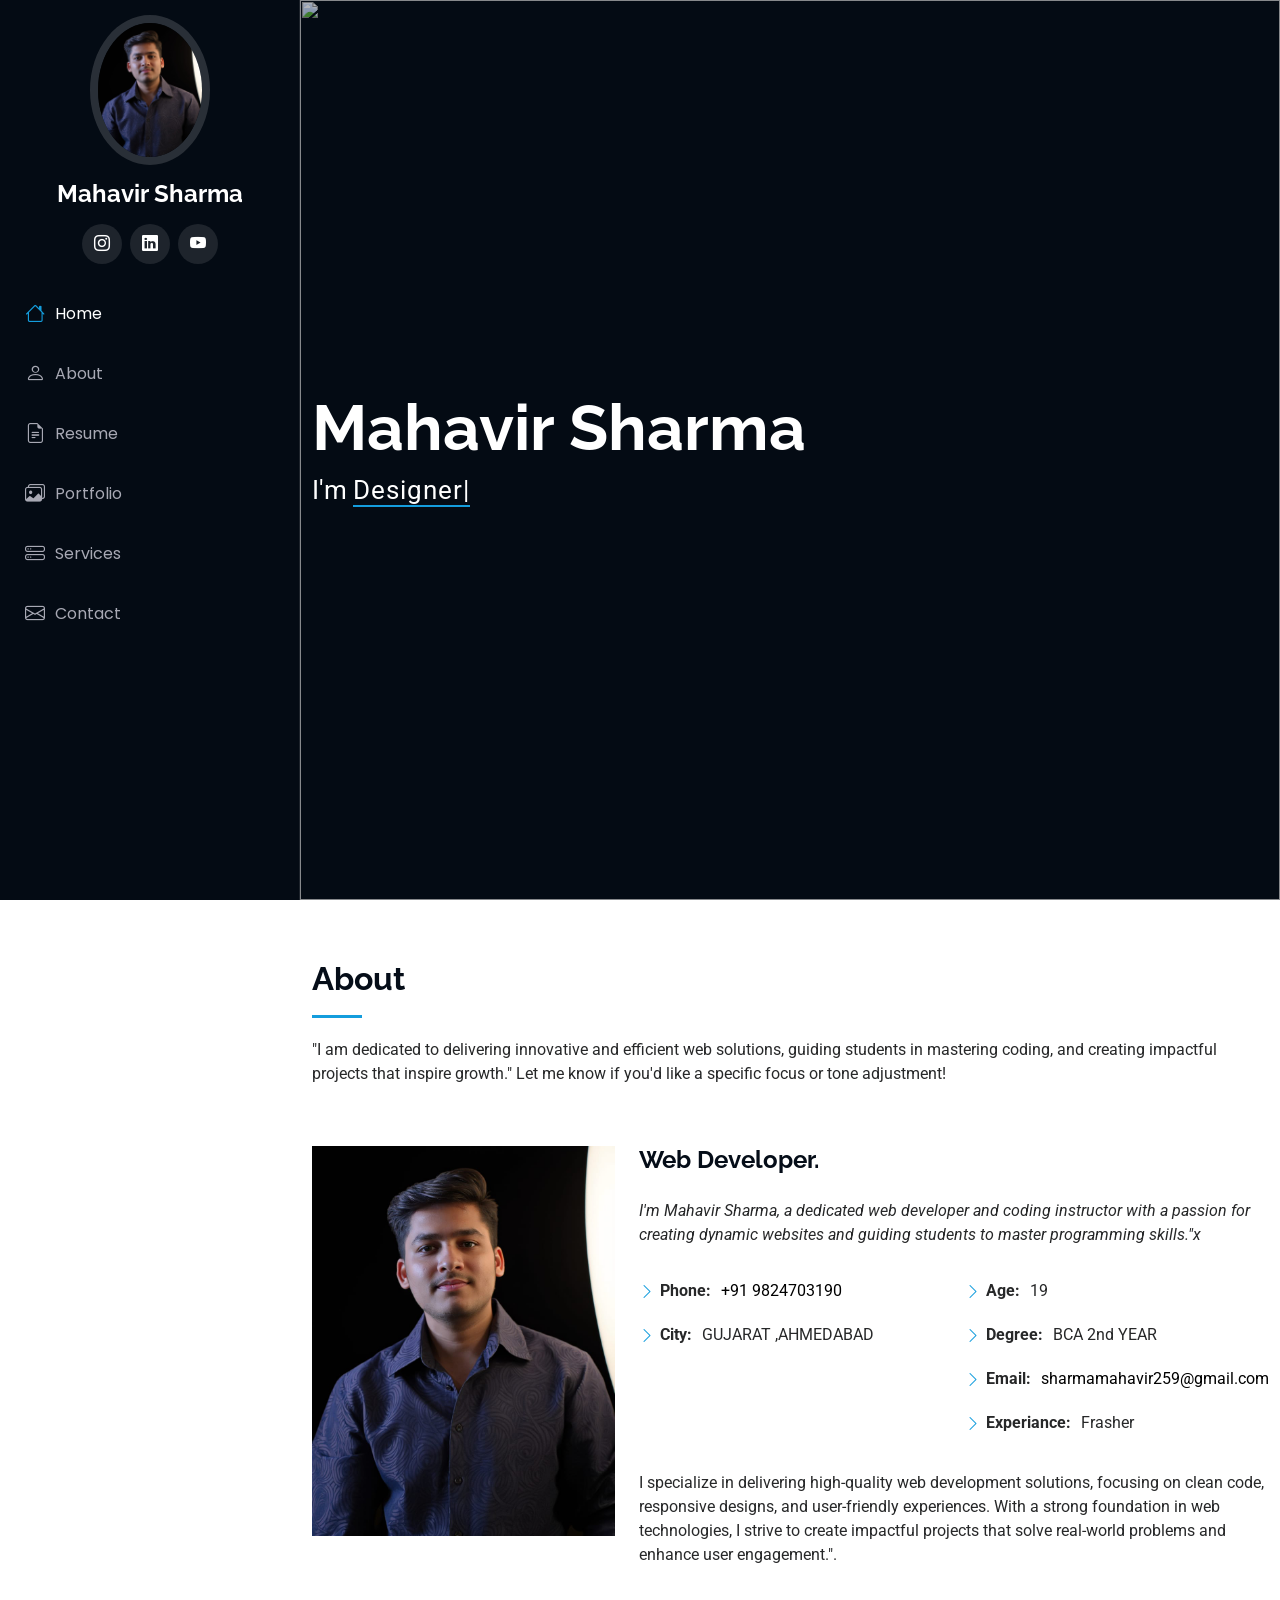
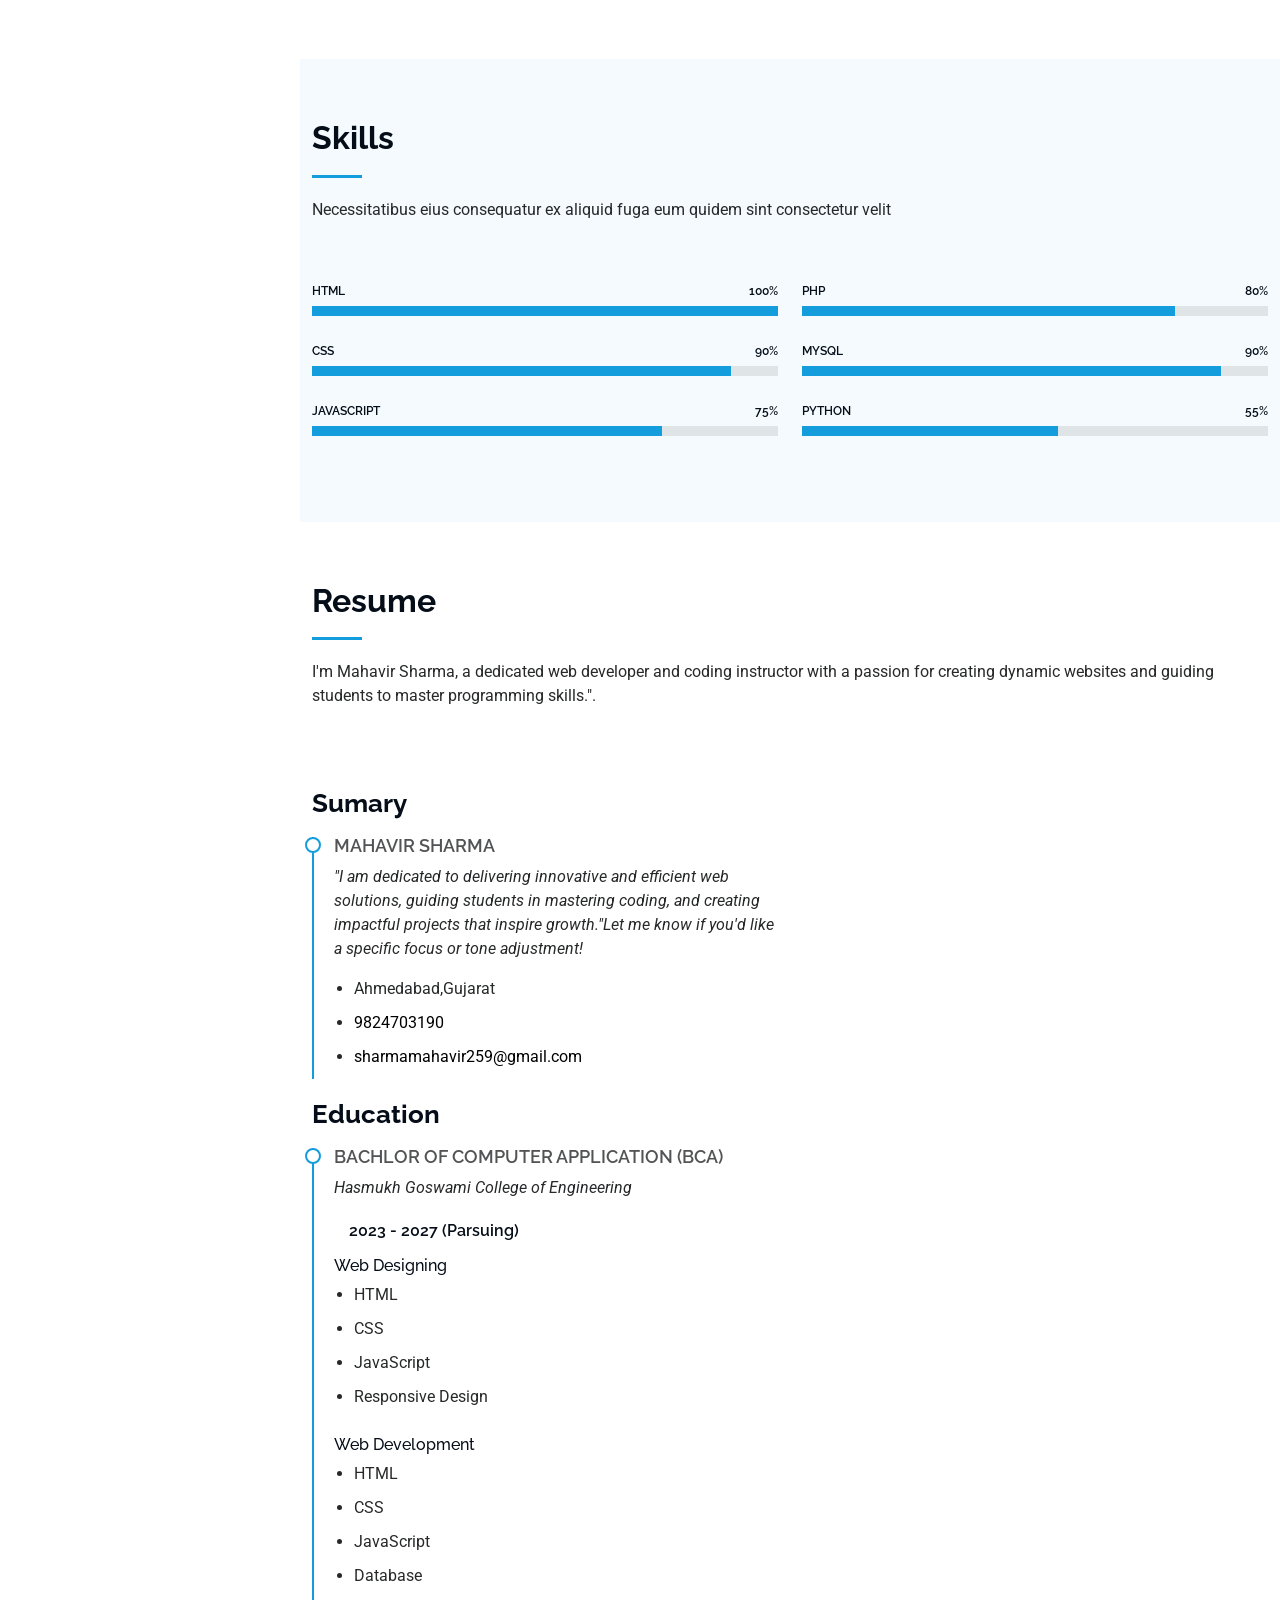
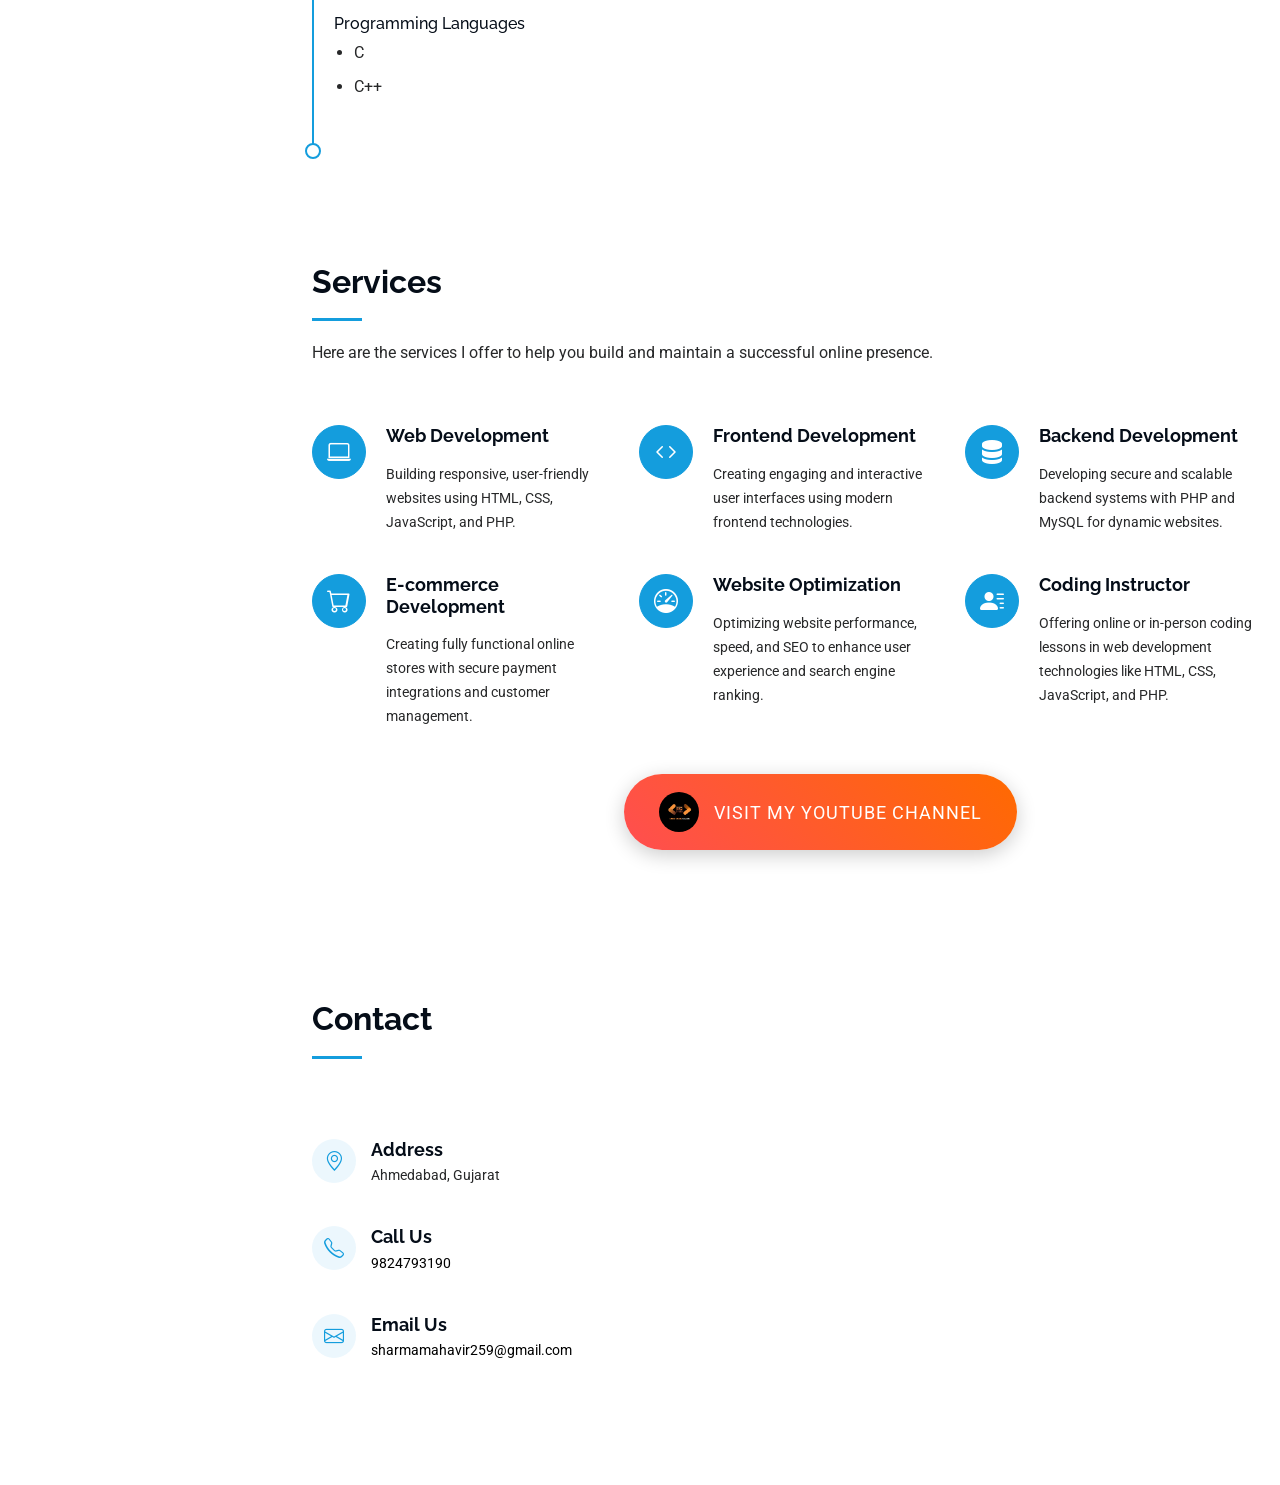
==== index.html @ 2ecb5afa "Add files via upload" ====
<!DOCTYPE html>
  <html lang="en">

  <head>
    <meta charset="utf-8">
    <meta content="width=device-width, initial-scale=1.0" name="viewport">
    <title>Index - iPortfolio Bootstrap Template</title>
    <meta content="" name="description">
    <meta content="" name="keywords">

    <!-- Favicons -->
    <link href="assets/img/favicon.png" rel="icon">
    <link href="assets/img/apple-touch-icon.png" rel="apple-touch-icon">

    <!-- Fonts -->
    <link href="https://fonts.googleapis.com" rel="preconnect">
    <link href="https://fonts.gstatic.com" rel="preconnect" crossorigin>
    <link href="https://fonts.googleapis.com/css2?family=Roboto:ital,wght@0,100;0,300;0,400;0,500;0,700;0,900;1,100;1,300;1,400;1,500;1,700;1,900&family=Poppins:ital,wght@0,100;0,200;0,300;0,400;0,500;0,600;0,700;0,800;0,900;1,100;1,200;1,300;1,400;1,500;1,600;1,700;1,800;1,900&family=Raleway:ital,wght@0,100;0,200;0,300;0,400;0,500;0,600;0,700;0,800;0,900;1,100;1,200;1,300;1,400;1,500;1,600;1,700;1,800;1,900&display=swap" rel="stylesheet">

    <!-- Vendor CSS Files -->
    <link href="assets/vendor/bootstrap/css/bootstrap.min.css" rel="stylesheet">
    <link href="assets/vendor/bootstrap-icons/bootstrap-icons.css" rel="stylesheet">
    <link href="assets/vendor/aos/aos.css" rel="stylesheet">
    <link href="assets/vendor/glightbox/css/glightbox.min.css" rel="stylesheet">
    <link href="assets/vendor/swiper/swiper-bundle.min.css" rel="stylesheet">

    <!-- Main CSS File -->
    <link href="assets/css/main.css" rel="stylesheet">

   
  </head>

  <body class="index-page">

    <header id="header" class="header dark-background d-flex flex-column">
      <i class="header-toggle d-xl-none bi bi-list"></i>

      <div class="profile-img">
        <img src="assets/img/meetimg.jpeg" alt="" class="img-fluid rounded-circle">
      </div>

      <a href="index.html" class="logo d-flex align-items-center justify-content-center">
             <h1 class="sitename">Mahavir Sharma</h1>
      </a>

      <div class="social-links text-center">
        <a target="_blank" href="https://www.instagram.com/meet_.x25?igsh=MTlzaHBua2hyMG5odw==" class="instagram"><i class="bi bi-instagram"></i></a>
        <a  target="_blank" href="https://www.linkedin.com/in/mahavir-sharma-6861aa306/" class="linkedin"><i class="bi bi-linkedin"></i></a>      
        <a target="_blank" href="http://youtube.com/@Easycodeclass" class="google-plus"><i class="bi bi-youtube"></i></a>
        
      </div>

      <nav id="navmenu" class="navmenu">
        <ul>
          <li><a href="#hero" class="active"><i class="bi bi-house navicon"></i>Home</a></li>
          <li><a href="#about"><i class="bi bi-person navicon"></i> About</a></li>
          <li><a href="#resume"><i class="bi bi-file-earmark-text navicon"></i> Resume</a></li>
          <li><a href="#portfolio"><i class="bi bi-images navicon"></i> Portfolio</a></li>
          <li><a href="#services"><i class="bi bi-hdd-stack navicon"></i> Services</a></li>
          
          <li><a href="#contact"><i class="bi bi-envelope navicon"></i> Contact</a></li>
        </ul>
      </nav>

    </header>

    <main class="main">

      <!-- Hero Section -->
      <section id="hero" class="hero section dark-background">

        <img src="assets/img/home.png" alt="" data-aos="fade-in" class="">

        <div class="container" data-aos="fade-up" data-aos-delay="100">
          <h2>Mahavir Sharma</h2>
          <p>I'm <span class="typed" data-typed-items="Designer, Developer, Freelancer">Web devloper</span><span class="typed-cursor typed-cursor--blink" aria-hidden="true"></span><span class="typed-cursor typed-cursor--blink" aria-hidden="true"></span></p>
        </div>

      </section><!-- /Hero Section -->

      <!-- About Section -->
      <section id="about" class="about section">

        <!-- Section Title -->
        <div class="container section-title" data-aos="fade-up">
          <h2>About</h2>
          <p>"I am dedicated to delivering innovative and efficient web solutions, guiding students in mastering coding, and creating impactful projects that inspire growth."

  Let me know if you'd like a specific focus or tone adjustment!




          </p>
        </div><!-- End Section Title -->

        <div class="container" data-aos="fade-up" data-aos-delay="100">

          <div class="row gy-4 justify-content-center">
            <div class="col-lg-4">
              <img src="assets/img/meetimg.jpeg" class="img-fluid" alt="">
            </div>
            <div class="col-lg-8 content">
              <h2>Web Developer.</h2>
              <p class="fst-italic py-3">
               I'm Mahavir Sharma, a dedicated web developer and coding instructor with a passion for creating dynamic websites and guiding students to master programming skills."x
              </p>
              <div class="row">
                <div class="col-lg-6">
                  <ul>
                    
                    <li><i class="bi bi-chevron-right"></i> <strong>Phone:</strong> <a href="tell:+919824703190" style="color: black;">
                    +91 9824703190</a></li>
                    <li><i class="bi bi-chevron-right"></i> <strong>City:</strong> <span>GUJARAT ,AHMEDABAD</span></li>
                  </ul>
                </div>
                <div class="col-lg-6">
                  <ul>
                    <li><i class="bi bi-chevron-right"></i> <strong>Age:</strong> <span>19</span></li>
                    <li><i class="bi bi-chevron-right"></i> <strong>Degree:</strong> <span>BCA 2nd YEAR</span></li>
                    <li><i class="bi bi-chevron-right"></i> <strong>Email:</strong> <a href="mailto:sharmamahavir259@gmail.com" style="color: black;">sharmamahavir259@gmail.com</a></li>
                    <li><i class="bi bi-chevron-right"></i> <strong>Experiance:</strong> <span>Frasher</span></li>
                  </ul>
                </div>
              </div>
              <p class="py-3">
               I specialize in delivering high-quality web development solutions, focusing on clean code, responsive designs, and user-friendly experiences. With a strong foundation in web technologies, I strive to create impactful projects that solve real-world problems and enhance user engagement.".
              </p>
            </div>
          </div>

        </div>

      </section><!-- /About Section -->

     

      <!-- Skills Section -->
      <section id="skills" class="skills section light-background">

        <!-- Section Title -->
        <div class="container section-title" data-aos="fade-up">
          <h2>Skills</h2>
          <p>Necessitatibus eius consequatur ex aliquid fuga eum quidem sint consectetur velit</p>
        </div><!-- End Section Title -->

        <div class="container" data-aos="fade-up" data-aos-delay="100">

          <div class="row skills-content skills-animation">

            <div class="col-lg-6">

              <div class="progress">
                <span class="skill"><span>HTML</span> <i class="val">100%</i></span>
                <div class="progress-bar-wrap">
                  <div class="progress-bar" role="progressbar" aria-valuenow="100" aria-valuemin="0" aria-valuemax="100"></div>
                </div>
              </div><!-- End Skills Item -->

              <div class="progress">
                <span class="skill"><span>CSS</span> <i class="val">90%</i></span>
                <div class="progress-bar-wrap">
                  <div class="progress-bar" role="progressbar" aria-valuenow="90" aria-valuemin="0" aria-valuemax="100"></div>
                </div>
              </div><!-- End Skills Item -->

              <div class="progress">
                <span class="skill"><span>JavaScript</span> <i class="val">75%</i></span>
                <div class="progress-bar-wrap">
                  <div class="progress-bar" role="progressbar" aria-valuenow="75" aria-valuemin="0" aria-valuemax="100"></div>
                </div>
              </div><!-- End Skills Item -->

            </div>

            <div class="col-lg-6">

              <div class="progress">
                <span class="skill"><span>PHP</span> <i class="val">80%</i></span>
                <div class="progress-bar-wrap">
                  <div class="progress-bar" role="progressbar" aria-valuenow="80" aria-valuemin="0" aria-valuemax="100"></div>
                </div>
              </div><!-- End Skills Item -->

              <div class="progress">
                <span class="skill"><span>MYSQL</span> <i class="val">90%</i></span>
                <div class="progress-bar-wrap">
                  <div class="progress-bar" role="progressbar" aria-valuenow="90" aria-valuemin="0" aria-valuemax="100"></div>
                </div>
              </div><!-- End Skills Item -->

              <div class="progress">
                <span class="skill"><span>Python</span> <i class="val">55%</i></span>
                <div class="progress-bar-wrap">
                  <div class="progress-bar" role="progressbar" aria-valuenow="55" aria-valuemin="0" aria-valuemax="100"></div>
                </div>
              </div><!-- End Skills Item -->

            </div>

          </div>

        </div>

      </section><!-- /Skills Section -->

      <!-- Resume Section -->
      <section id="resume" class="resume section">

        <!-- Section Title -->
      <div class="container section-title" data-aos="fade-up">
          <h2>Resume</h2>
          <p>I'm Mahavir Sharma, a dedicated web developer and coding instructor with a passion for creating dynamic websites and guiding students to master programming skills.".</p>
        </div><!-- End Section Title -->

        <div class="container">

          <div class="row">

            <div class="col-lg-6" data-aos="fade-up" data-aos-delay="100">
              <h3 class="resume-title">Sumary</h3>

              <div class="resume-item pb-0">
                <h4>Mahavir Sharma</h4>
                <p><em>"I am dedicated to delivering innovative and efficient web solutions, guiding students in mastering coding, and creating impactful projects that inspire growth."Let me know if you'd like a specific focus or tone adjustment!</em></p>
                <ul>
                  <li>Ahmedabad,Gujarat</li>
                  <li><a href="tel:+919824703190" style="color: black;">9824703190</a></li>
                  <li><a href="mailto:sharmamahavir259@gmail.com" style="color: black;">sharmamahavir259@gmail.com</a></li>
                </ul>
              </div><!-- Edn Resume Item -->

              <h3 class="resume-title">Education</h3>
              <div class="resume-item">
                <h4>Bachlor of computer application (BCA)</h4>
                <p><em>Hasmukh Goswami College of Engineering</em></p>
                  <h5>2023 - 2027 (Parsuing)</h5>
                
                                  <div >
                                    <h6>Web Designing</h6>
                                    <ul>
                                      <li>HTML</li>
                                      <li>CSS</li>
                                      <li>JavaScript</li>
                                      <li>Responsive Design</li>
                                      
                                    </ul>
                                  </div>

                                  <!-- Web Development -->
                                  <div >
                                    <h6>Web Development</h6>
                                    <ul>
                                      <li>HTML</li>
                                      <li>CSS</li>
                                      <li>JavaScript</li>
                                      <li>Database </li>
                                    </ul>
                                  </div>

                                    <!-- Programming Languages -->
                                    <div >
                                      <h6>Programming Languages</h6>
                                      <ul>
                                        <li>C</li>
                                        <li>C++</li>
                                      </ul>
                                    </div>

      </div>
   

              <div class="resume-item">
               

            </div>

           

              </div><!-- Edn Resume Item -->

            </div>

          </div>

        </div>

      </section><!-- /Resume Section -->

      

          </div>

        </div>

      </section><!-- /Portfolio Section -->

  <section id="services" class="services section">

    <!-- Section Title -->
    <div class="container section-title">
      <h2>Services</h2>
      <p>Here are the services I offer to help you build and maintain a successful online presence.</p>
    </div><!-- End Section Title -->

    <div class="container">

      <div class="row gy-4">
        
        <!-- Web Development -->
        <div class="col-lg-4 col-md-6 service-item d-flex" data-aos="fade-up" data-aos-delay="100">
          <div class="icon flex-shrink-0"><i class="bi bi-laptop"></i></div>
          <div>
            <h4 class="title">Web Development</h4>
            <p class="description">Building responsive, user-friendly websites using HTML, CSS, JavaScript, and PHP.</p>
          </div>
        </div><!-- End Service Item -->

        <!-- Frontend Development -->
        <div class="col-lg-4 col-md-6 service-item d-flex" data-aos="fade-up" data-aos-delay="200">
          <div class="icon flex-shrink-0"><i class="bi bi-code"></i></div>
          <div>
            <h4 class="title">Frontend Development</h4>
            <p class="description">Creating engaging and interactive user interfaces using modern frontend technologies.</p>
          </div>
        </div><!-- End Service Item -->

        <!-- Backend Development -->
        <div class="col-lg-4 col-md-6 service-item d-flex" data-aos="fade-up" data-aos-delay="300">
          <div class="icon flex-shrink-0"><i class="bi bi-server"></i></div>
          <div>
            <h4 class="title">Backend Development</h4>
            <p class="description">Developing secure and scalable backend systems with PHP and MySQL for dynamic websites.</p>
          </div>
        </div><!-- End Service Item -->

        <!-- E-commerce Development -->
        <div class="col-lg-4 col-md-6 service-item d-flex" data-aos="fade-up" data-aos-delay="400">
          <div class="icon flex-shrink-0"><i class="bi bi-cart"></i></div>
          <div>
            <h4 class="title">E-commerce Development</h4>
            <p class="description">Creating fully functional online stores with secure payment integrations and customer management.</p>
          </div>
        </div><!-- End Service Item -->

        <!-- Website Optimization -->
        <div class="col-lg-4 col-md-6 service-item d-flex" data-aos="fade-up" data-aos-delay="500">
          <div class="icon flex-shrink-0"><i class="bi bi-speedometer"></i></div>
          <div>
            <h4 class="title">Website Optimization</h4>
            <p class="description">Optimizing website performance, speed, and SEO to enhance user experience and search engine ranking.</p>
          </div>
        </div><!-- End Service Item -->

        <!-- Coding Instructor -->
        <div class="col-lg-4 col-md-6 service-item d-flex" data-aos="fade-up" data-aos-delay="600">
          <div class="icon flex-shrink-0"><i class="bi bi-person-lines-fill"></i></div>
          <div>
            <h4 class="title">Coding Instructor</h4>
            <p class="description">Offering online or in-person coding lessons in web development technologies like HTML, CSS, JavaScript, and PHP.</p>
          </div>
        </div><!-- End Service Item -->
      <div class="youtube-button">
    <a href="https://www.youtube.com/@Easycodeclass" target="_blank">
        <img src="assets/img/ytlogo.jpeg" alt="YouTube Logo">
        <span>Visit My YouTube Channel</span>
    </a>
</div>


      </div>

    </div>

  </section><!-- /Services Section -->


      <!-- Testimonials Section -->


      <!-- Contact Section -->
      <section id="contact" class="contact section">

        <!-- Section Title -->
        <div class="container section-title" data-aos="fade-up">
          <h2>Contact</h2>
        </div><!-- End Section Title -->

        <div class="container" data-aos="fade-up" data-aos-delay="100">

          <div class="row gy-4">

            <div class="col-lg-5">

              <div class="info-wrap">
                <div class="info-item d-flex" data-aos="fade-up" data-aos-delay="200">
                  <i class="bi bi-geo-alt flex-shrink-0"></i>
                  <div>
                    <h3>Address</h3>
                    <p>Ahmedabad, Gujarat</p>
                  </div>
                </div><!-- End Info Item -->

                <div class="info-item d-flex" data-aos="fade-up" data-aos-delay="300">
                  <i class="bi bi-telephone flex-shrink-0"></i>
                  <div>
                    <h3>Call Us</h3>
                    <p><a href="tel:+919824703190" style="color: black;">9824793190</a></p>
                  </div>
                </div><!-- End Info Item -->

                <div class="info-item d-flex" data-aos="fade-up" data-aos-delay="400">
                  <i class="bi bi-envelope flex-shrink-0"></i>
                  <div>
                    <h3>Email Us</h3>
                    <p><a href="mailto:sharmamahavir259@gmail.com" style="color: black;">sharmamahavir259@gmail.com</p>
                  </div>
                </div><!-- End Info Item -->

               
              </div>
            </div>

            <div class="col-lg-7">
              
        </div>

      </section><!-- /Contact Section -->

    </main>

    

    <!-- Scroll Top -->
    <a href="#" id="scroll-top" class="scroll-top d-flex align-items-center justify-content-center"><i class="bi bi-arrow-up-short"></i></a>

    <!-- Preloader -->
    <div id="preloader"></div>

    <!-- Vendor JS Files -->
    <script src="assets/vendor/bootstrap/js/bootstrap.bundle.min.js"></script>
    <script src="assets/vendor/php-email-form/validate.js"></script>
    <script src="assets/vendor/aos/aos.js"></script>
    <script src="assets/vendor/typed.js/typed.umd.js"></script>
    <script src="assets/vendor/purecounter/purecounter_vanilla.js"></script>
    <script src="assets/vendor/waypoints/noframework.waypoints.js"></script>
    <script src="assets/vendor/glightbox/js/glightbox.min.js"></script>
    <script src="assets/vendor/imagesloaded/imagesloaded.pkgd.min.js"></script>
    <script src="assets/vendor/isotope-layout/isotope.pkgd.min.js"></script>
    <script src="assets/vendor/swiper/swiper-bundle.min.js"></script>

    <!-- Main JS File -->
    <script src="assets/js/main.js"></script>

  </body>

  </html>
---- assets/css/main.css ----
:root {
  --default-font: "Roboto",  system-ui, -apple-system, "Segoe UI", Roboto, "Helvetica Neue", Arial, "Noto Sans", "Liberation Sans", sans-serif, "Apple Color Emoji", "Segoe UI Emoji", "Segoe UI Symbol", "Noto Color Emoji";
  --heading-font: "Raleway",  sans-serif;
  --nav-font: "Poppins",  sans-serif;
}

:root { 
  --background-color: #ffffff; 
  --default-color: #272829;
  --heading-color: #050d18;
  --accent-color: #149ddd; 
  --surface-color: #ffffff; 
  --contrast-color: #ffffff; 
}

:root {
  --nav-color: #a8a9b4; 
  --nav-hover-color: #ffffff;
  --nav-mobile-background-color: #040b14;
  --nav-dropdown-background-color: #040b14;
  --nav-dropdown-color: #a8a9b4; 
  --nav-dropdown-hover-color: #ffffff; 
}


.light-background {
  --background-color: #f4fafd;
  --surface-color: #ffffff;
}

.dark-background {
  --background-color: #040b14;
  --default-color: #ffffff;
  --heading-color: #ffffff;
  --surface-color: #151f2b;
  --contrast-color: #ffffff;
}

/* Smooth scroll */
:root {
  scroll-behavior: smooth;
}

body {
  color: var(--default-color);
  background-color: var(--background-color);
  font-family: var(--default-font);
}

a {
  color: var(--accent-color);
  text-decoration: none;
  transition: 0.3s;
}

a:hover {
  color: color-mix(in srgb, var(--accent-color), transparent 25%);
  text-decoration: none;
}

h1,
h2,
h3,
h4,
h5,
h6 {
  color: var(--heading-color);
  font-family: var(--heading-font);
}

/*--------------------------------------------------------------
# Global Header
--------------------------------------------------------------*/
.header {
  color: var(--default-color);
  background-color: var(--background-color);
  position: fixed;
  top: 0;
  left: 0;
  bottom: 0;
  padding: 0 15px;
  width: 300px;
  transition: all ease-in-out 0.3s;
  overflow-y: auto;
  z-index: 997;
  border-right: 1px solid color-mix(in srgb, var(--default-color), transparent 90%);
}

.header .profile-img img {
  margin: 15px auto;
  display: block;
  width: 120px;
  border: 8px solid color-mix(in srgb, var(--default-color), transparent 85%);
}

.header .logo {
  line-height: 1;
  margin-bottom: 15px;
}

.header .logo img {
  max-height: 32px;
  margin-right: 8px;
}

.header .logo h1 {
  font-size: 24px;
  margin: 0;
  font-weight: 700;
  color: var(--heading-color);
}

.header .social-links {
  margin: 0 0 20px 0;
}

.header .social-links a {
  font-size: 16px;
  display: inline-flex;
  align-items: center;
  justify-content: center;
  background: color-mix(in srgb, var(--default-color), transparent 90%);
  color: var(--default-color);
  margin: 0 2px;
  border-radius: 50%;
  text-align: center;
  width: 40px;
  height: 40px;
  transition: 0.3s;
}

.header .social-links a:hover {
  color: var(--contrast-color);
  background: var(--accent-color);
}

@media (min-width: 1200px) {

  .header~main,
  .header~#footer {
    margin-left: 300px;
  }
}

@media (max-width: 1199px) {
  .header {
    left: -100%;
  }
}

.header.header-show {
  left: 0;
}

.header .header-toggle {
  color: var(--contrast-color);
  background-color: var(--accent-color);
  font-size: 22px;
  display: flex;
  align-items: center;
  justify-content: center;
  width: 40px;
  height: 40px;
  border-radius: 50%;
  cursor: pointer;
  position: fixed;
  top: 15px;
  right: 15px;
  z-index: 9999;
  transition: background-color 0.3s;
}

.header .header-toggle:hover {
  color: var(--contrast-color);
  background-color: color-mix(in srgb, var(--accent-color) 90%, white 15%);
}

/*--------------------------------------------------------------
# Navigation Menu
--------------------------------------------------------------*/
.mobile-nav-toggle {
  display: none;
}

.navmenu {
  padding: 0;
  z-index: 9997;
}

.navmenu ul {
  list-style: none;
  padding: 0 0 20px 0;
  margin: 0;
}

.navmenu a,
.navmenu a:focus {
  color: var(--nav-color);
  padding: 15px 10px;
  font-family: var(--nav-font);
  font-size: 16px;
  font-weight: 400;
  display: flex;
  align-items: center;
  white-space: nowrap;
  transition: 0.3s;
  width: 100%;
}

.navmenu a .navicon,
.navmenu a:focus .navicon {
  font-size: 20px;
  margin-right: 10px;
}



.navmenu a:hover,
.navmenu .active,
.navmenu .active:focus {
  color: var(--nav-hover-color);
}

.navmenu a:hover .navicon,
.navmenu .active .navicon,
.navmenu .active:focus .navicon {
  color: var(--accent-color);
}










/*--------------------------------------------------------------
# Preloader
--------------------------------------------------------------*/
#preloader {
  position: fixed;
  inset: 0;
  z-index: 999999;
  overflow: hidden;
  background: var(--background-color);
  transition: all 0.6s ease-out;
}

#preloader:before {
  content: "";
  position: fixed;
  top: calc(50% - 30px);
  left: calc(50% - 30px);
  border: 6px solid #ffffff;
  border-color: var(--accent-color) transparent var(--accent-color) transparent;
  border-radius: 50%;
  width: 60px;
  height: 60px;
  animation: animate-preloader 1.5s linear infinite;
}

@keyframes animate-preloader {
  0% {
    transform: rotate(0deg);
  }

  100% {
    transform: rotate(360deg);
  }
}

/*--------------------------------------------------------------
# Scroll Top Button
--------------------------------------------------------------*/
.scroll-top {
  position: fixed;
  visibility: hidden;
  opacity: 0;
  right: 15px;
  bottom: -15px;
  z-index: 99999;
  background-color: var(--accent-color);
  width: 44px;
  height: 44px;
  border-radius: 50px;
  transition: all 0.4s;
}

.scroll-top i {
  font-size: 24px;
  color: var(--contrast-color);
  line-height: 0;
}

.scroll-top:hover {
  background-color: color-mix(in srgb, var(--accent-color), transparent 20%);
  color: var(--contrast-color);
}

.scroll-top.active {
  visibility: visible;
  opacity: 1;
  bottom: 15px;
}

/*--------------------------------------------------------------
# Disable aos animation delay on mobile devices
--------------------------------------------------------------*/
@media screen and (max-width: 768px) {
  [data-aos-delay] {
    transition-delay: 0 !important;
  }
}

/*--------------------------------------------------------------
# Global Page Titles & Breadcrumbs
--------------------------------------------------------------*/
.page-title {
  color: var(--default-color);
  background-color: var(--background-color);
  padding: 25px 0;
  position: relative;
}

.page-title h1 {
  font-size: 24px;
  font-weight: 700;
}

.page-title .breadcrumbs ol {
  display: flex;
  flex-wrap: wrap;
  list-style: none;
  padding: 0;
  margin: 0;
  font-size: 14px;
  font-weight: 400;
}

.page-title .breadcrumbs ol li+li {
  padding-left: 10px;
}

.page-title .breadcrumbs ol li+li::before {
  content: "/";
  display: inline-block;
  padding-right: 10px;
  color: color-mix(in srgb, var(--default-color), transparent 70%);
}

/*--------------------------------------------------------------
# Global Sections
--------------------------------------------------------------*/
section,
.section {
  color: var(--default-color);
  background-color: var(--background-color);
  padding: 60px 0;
  overflow: clip;
}

/*--------------------------------------------------------------
# Global Section Titles
--------------------------------------------------------------*/
.section-title {
  padding-bottom: 60px;
  position: relative;
}

.section-title h2 {
  font-size: 32px;
  font-weight: 700;
  margin-bottom: 20px;
  padding-bottom: 20px;
  position: relative;
}

.section-title h2:after {
  content: "";
  position: absolute;
  display: block;
  width: 50px;
  height: 3px;
  background: var(--accent-color);
  left: 0;
  bottom: 0;
}

.section-title p {
  margin-bottom: 0;
}

/*--------------------------------------------------------------
# Hero Section
--------------------------------------------------------------*/
.hero {
  width: 100%;
  min-height: 100vh;
  position: relative;
  padding: 80px 0;
  display: flex;
  align-items: center;
  justify-content: center;
}

.hero img {
  position: absolute;
  inset: 0;
  display: block;
  width: 100%;
  height: 100%;
  object-fit: cover;
  z-index: 1;
}

.hero:before {
  content: "";
  background: color-mix(in srgb, var(--background-color), transparent 70%);
  position: absolute;
  inset: 0;
  z-index: 2;
}

.hero .container {
  position: relative;
  z-index: 3;
}

.hero h2 {
  margin: 0;
  font-size: 64px;
  font-weight: 700;
}

.hero p {
  margin: 5px 0 0 0;
  font-size: 26px;
}

.hero p span {
  letter-spacing: 1px;
  border-bottom: 2px solid var(--accent-color);
}

.hero .social-links {
  margin-top: 25px;
}

.hero .social-links a {
  font-size: 24px;
  display: inline-block;
  color: color-mix(in srgb, var(--default-color), transparent 50%);
  line-height: 1;
  margin-right: 20px;
  transition: 0.3s;
}

.hero .social-links a:hover {
  color: var(--accent-color);
}

@media (max-width: 768px) {
  .hero h2 {
    font-size: 32px;
  }

  .hero p {
    font-size: 20px;
  }
}

/*--------------------------------------------------------------
# About Section
--------------------------------------------------------------*/
.about .content h2 {
  font-weight: 700;
  font-size: 24px;
}

.about .content ul {
  list-style: none;
  padding: 0;
}

.about .content ul li {
  margin-bottom: 20px;
  display: flex;
  align-items: center;
}

.about .content ul strong {
  margin-right: 10px;
}

.about .content ul i {
  font-size: 16px;
  margin-right: 5px;
  color: var(--accent-color);
  line-height: 0;
}


/*--------------------------------------------------------------
# Skills Section
--------------------------------------------------------------*/
.skills .progress {
  height: 60px;
  display: block;
  background: none;
  border-radius: 0;
}

.skills .progress .skill {
  color: var(--heading-color);
  padding: 0;
  margin: 0 0 6px 0;
  text-transform: uppercase;
  display: block;
  font-weight: 600;
  font-family: var(--heading-font);
}

.skills .progress .skill .val {
  float: right;
  font-style: normal;
}

.skills .progress-bar-wrap {
  background: color-mix(in srgb, var(--default-color), transparent 90%);
  height: 10px;
}

.skills .progress-bar {
  width: 1px;
  height: 10px;
  transition: 0.9s;
  background-color: var(--accent-color);
}

/*--------------------------------------------------------------
# Resume Section
--------------------------------------------------------------*/
.resume .resume-title {
  color: var(--heading-color);
  font-size: 26px;
  font-weight: 700;
  margin-top: 20px;
  margin-bottom: 20px;
}

.resume .resume-item {
  padding: 0 0 20px 20px;
  margin-top: -2px;
  border-left: 2px solid var(--accent-color);
  position: relative;
}

.resume .resume-item h4 {
  line-height: 18px;
  font-size: 18px;
  font-weight: 600;
  text-transform: uppercase;
  color: color-mix(in srgb, var(--default-color), transparent 20%);
  margin-bottom: 10px;
}

.resume .resume-item h5 {
  font-size: 16px;
  padding: 5px 15px;
  display: inline-block;
  font-weight: 600;
  margin-bottom: 10px;
}

.resume .resume-item ul {
  padding-left: 20px;
}

.resume .resume-item ul li {
  padding-bottom: 10px;
}

.resume .resume-item:last-child {
  padding-bottom: 0;
}

.resume .resume-item::before {
  content: "";
  position: absolute;
  width: 16px;
  height: 16px;
  border-radius: 50px;
  left: -9px;
  top: 0;
  background: var(--background-color);
  border: 2px solid var(--accent-color);
}

/*--------------------------------------------------------------
# Portfolio Section
--------------------------------------------------------------*/
.portfolio .portfolio-filters {
  padding: 0;
  margin: 0 auto 20px auto;
  list-style: none;
  text-align: center;
}

.portfolio .portfolio-filters li {
  cursor: pointer;
  display: inline-block;
  padding: 0;
  font-size: 14px;
  font-weight: 400;
  margin: 0 10px;
  line-height: 1;
  text-transform: uppercase;
  margin-bottom: 10px;
  transition: all 0.3s ease-in-out;
}

.portfolio .portfolio-filters li:hover,
.portfolio .portfolio-filters li.filter-active {
  color: var(--accent-color);
}

.portfolio .portfolio-filters li:first-child {
  margin-left: 0;
}

.portfolio .portfolio-filters li:last-child {
  margin-right: 0;
}

@media (max-width: 575px) {
  .portfolio .portfolio-filters li {
    font-size: 14px;
    margin: 0 5px;
  }
}

.portfolio .portfolio-content {
  position: relative;
  overflow: hidden;
}

.portfolio .portfolio-content img {
  transition: 0.3s;
}

.portfolio .portfolio-content .portfolio-info {
  opacity: 0;
  position: absolute;
  inset: 0;
  z-index: 3;
  transition: all ease-in-out 0.3s;
  background: rgba(0, 0, 0, 0.6);
  padding: 15px;
}

.portfolio .portfolio-content .portfolio-info h4 {
  font-size: 14px;
  padding: 5px 10px;
  font-weight: 400;
  color: #ffffff;
  display: inline-block;
  background-color: var(--accent-color);
}

.portfolio .portfolio-content .portfolio-info p {
  position: absolute;
  bottom: 10px;
  text-align: center;
  display: inline-block;
  left: 0;
  right: 0;
  font-size: 16px;
  font-weight: 600;
  color: rgba(255, 255, 255, 0.8);
}

.portfolio .portfolio-content .portfolio-info .preview-link,
.portfolio .portfolio-content .portfolio-info .details-link {
  position: absolute;
  left: calc(50% - 40px);
  font-size: 26px;
  top: calc(50% - 14px);
  color: #fff;
  transition: 0.3s;
  line-height: 1.2;
}

.portfolio .portfolio-content .portfolio-info .preview-link:hover,
.portfolio .portfolio-content .portfolio-info .details-link:hover {
  color: var(--accent-color);
}

.portfolio .portfolio-content .portfolio-info .details-link {
  left: 50%;
  font-size: 34px;
  line-height: 0;
}

.portfolio .portfolio-content:hover .portfolio-info {
  opacity: 1;
}

.portfolio .portfolio-content:hover img {
  transform: scale(1.1);
}

/*--------------------------------------------------------------
# Services Section
--------------------------------------------------------------*/
.services .service-item {
  position: relative;
}

.services .service-item .icon {
  background: var(--accent-color);
  display: flex;
  align-items: center;
  justify-content: center;
  width: 54px;
  height: 54px;
  border-radius: 50%;
  transition: 0.5s;
  border: 1px solid var(--accent-color);
  margin-right: 20px;
}

.services .service-item .icon i {
  color: var(--contrast-color);
  font-size: 24px;
  line-height: 0;
}

.services .service-item:hover .icon {
  background: var(--surface-color);
}

.services .service-item:hover .icon i {
  color: var(--accent-color);
}

.services .service-item .title {
  font-weight: 700;
  margin-bottom: 15px;
  font-size: 18px;
}

.services .service-item .title a {
  color: var(--heading-color);
}

.services .service-item .title a:hover {
  color: var(--accent-color);
}

.services .service-item .description {
  line-height: 24px;
  font-size: 14px;
}


/*--------------------------------------------------------------
# Contact Section
--------------------------------------------------------------*/

}
.contact .info-wrap {
  background-color: var(--surface-color);
  box-shadow: 0px 0px 20px rgba(0, 0, 0, 0.1);
  padding: 30px;
  width: 1sś0%;
}

@media (max-width: 575px) {
  .contact .info-wrap {
    padding: 20px;
  }
}

.contact .info-item {
  margin-bottom: 40px;
}

.contact .info-item i {
  font-size: 20px;
  color: var(--accent-color);
  background: color-mix(in srgb, var(--accent-color), transparent 92%);
  width: 44px;
  height: 44px;
  display: flex;
  justify-content: center;
  align-items: center;
  border-radius: 50px;
  transition: all 0.3s ease-in-out;
  margin-right: 15px;
}

.contact .info-item h3 {
  padding: 0;
  font-size: 18px;
  font-weight: 700;
  margin-bottom: 5px;
}

.contact .info-item p {
  padding: 0;
  margin-bottom: 0;
  font-size: 14px;
}

.contact .info-item:hover i {
  background: var(--accent-color);
  color: var(--contrast-color);
}

.contact .php-email-form {
  background-color: var(--surface-color);
  height: 100%;
  padding: 30px;
  box-shadow: 0px 0px 20px rgba(0, 0, 0, 0.1);
}

@media (max-width: 575px) {
  .contact .php-email-form {
    padding: 20px;
  }
}




/*--------------------------------------------------------------
# Service Details Section
--------------------------------------------------------------*/
.service-details .services-list {
  padding: 10px 30px;
  border: 1px solid color-mix(in srgb, var(--default-color), transparent 90%);
  margin-bottom: 20px;
}

.service-details .services-list a {
  display: block;
  line-height: 1;
  padding: 8px 0 8px 15px;
  border-left: 3px solid color-mix(in srgb, var(--default-color), transparent 70%);
  margin: 20px 0;
  color: color-mix(in srgb, var(--default-color), transparent 20%);
  transition: 0.3s;
}

.service-details .services-list a.active {
  color: var(--heading-color);
  font-weight: 700;
  border-color: var(--accent-color);
}

.service-details .services-list a:hover {
  border-color: var(--accent-color);
}

.service-details .services-img {
  margin-bottom: 20px;
}

.service-details h3 {
  font-size: 26px;
  font-weight: 700;
}

.service-details h4 {
  font-size: 20px;
  font-weight: 700;
}

.service-details p {
  font-size: 15px;
}

.service-details ul {
  list-style: none;
  padding: 0;
  font-size: 15px;
}

.service-details ul li {
  padding: 5px 0;
  display: flex;
  align-items: center;
}

.service-details ul i {
  font-size: 20px;
  margin-right: 8px;
  color: var(--accent-color);
}

.youtube-button {
    text-align: center;
    margin: 30px;
    transition: transform 0.3s ease, opacity 0.3s ease;
}

.youtube-button a {
    display: inline-flex;
    align-items: center;
    justify-content: center;
    gap: 15px;
    padding: 18px 35px;
    text-decoration: none;
    color: #fff;
    font-size: 20px;
    font-weight: bold;
    border-radius: 50px;
    background: linear-gradient(45deg, #ff4e50, #ff6a00); /* Gradient red to orange */
    box-shadow: 0 5px 20px rgba(0, 0, 0, 0.2);
    position: relative;
    overflow: hidden;
    transition: all 0.3s ease-in-out;
}

.youtube-button a::before {
    content: "";
    position: absolute;
    top: -100%;
    left: -100%;
    width: 100%;
    height: 100%;
    background: rgba(255, 255, 255, 0.2);
    transition: all 0.5s ease;
}

.youtube-button a:hover::before {
    top: 100%;
    left: 100%;
}

.youtube-button a:hover {
    background: linear-gradient(45deg, #ff6a00, #ff4e50); /* Hover gradient reverse */
    transform: translateY(-5px) scale(1.1);
    box-shadow: 0 10px 30px rgba(0, 0, 0, 0.25);
}

.youtube-button img {
    width: 40px;
    height: 40px;
    border-radius: 50%;
    object-fit: cover;
    transition: transform 0.3s ease;
}

.youtube-button a:hover img {
    transform: rotate(360deg); /* Spin logo on hover */
}

.youtube-button span {
    font-size: 18px;
    font-weight: normal;
    text-transform: uppercase;
    letter-spacing: 1px;
    opacity: 0;
    animation: fadeIn 0.5s forwards;
}

.youtube-button a:hover span {
    opacity: 1;
}

@keyframes fadeIn {
    0% {
        opacity: 0;
        transform: translateY(-10px);
    }
    100% {
        opacity: 1;
        transform: translateY(0);
    }
}
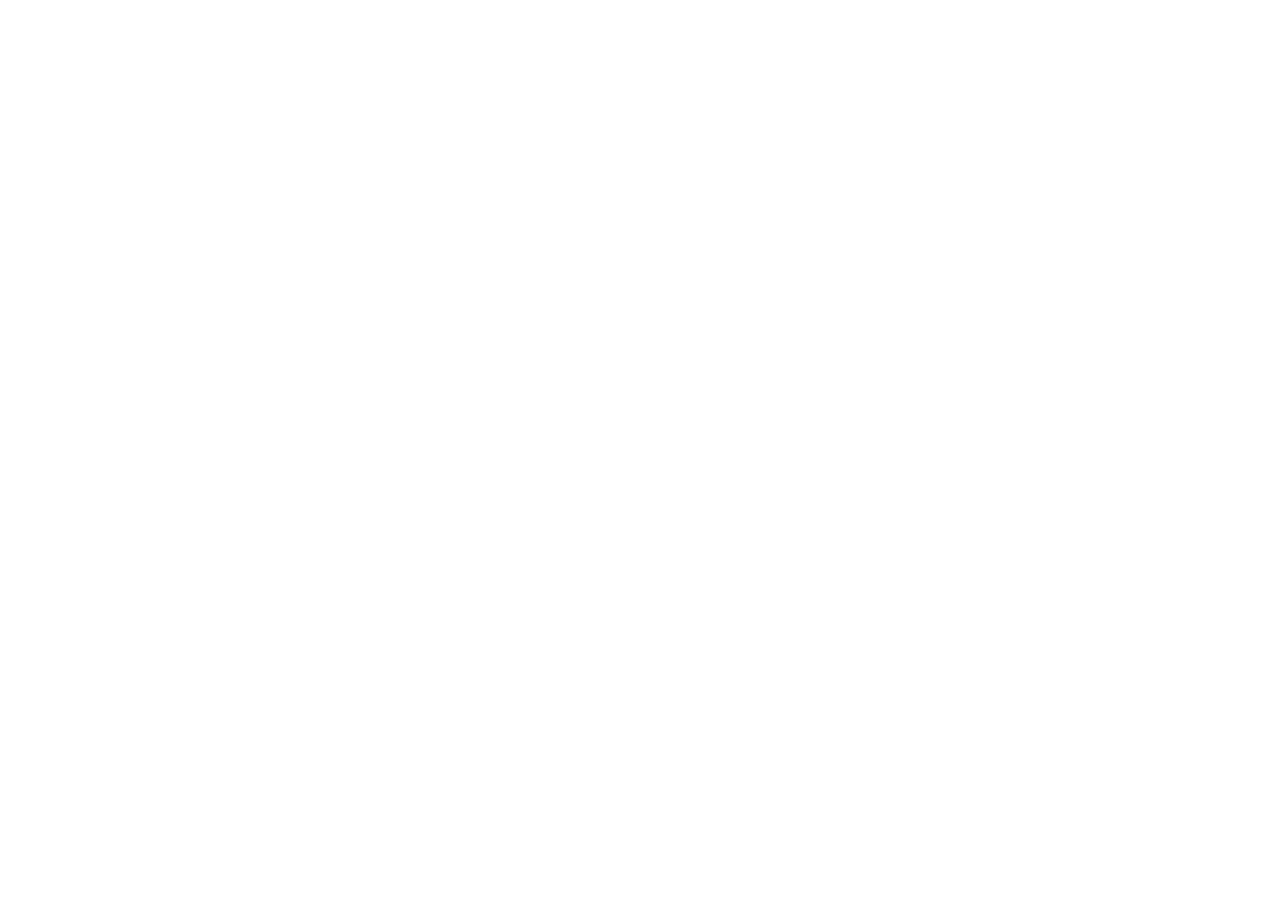
==== commit 78fa8b46: "Update index.html" ====
--- a/index.html
+++ b/index.html
@@ -4,7 +4,7 @@
   <head>
     <meta charset="utf-8">
     <meta content="width=device-width, initial-scale=1.0" name="viewport">
-    <title>Index - iPortfolio Bootstrap Template</title>
+    <title>Mahavir Sharma Portfolio/title>
     <meta content="" name="description">
     <meta content="" name="keywords">
 
@@ -454,4 +454,4 @@
 
   </body>
 
-  </html>+  </html>
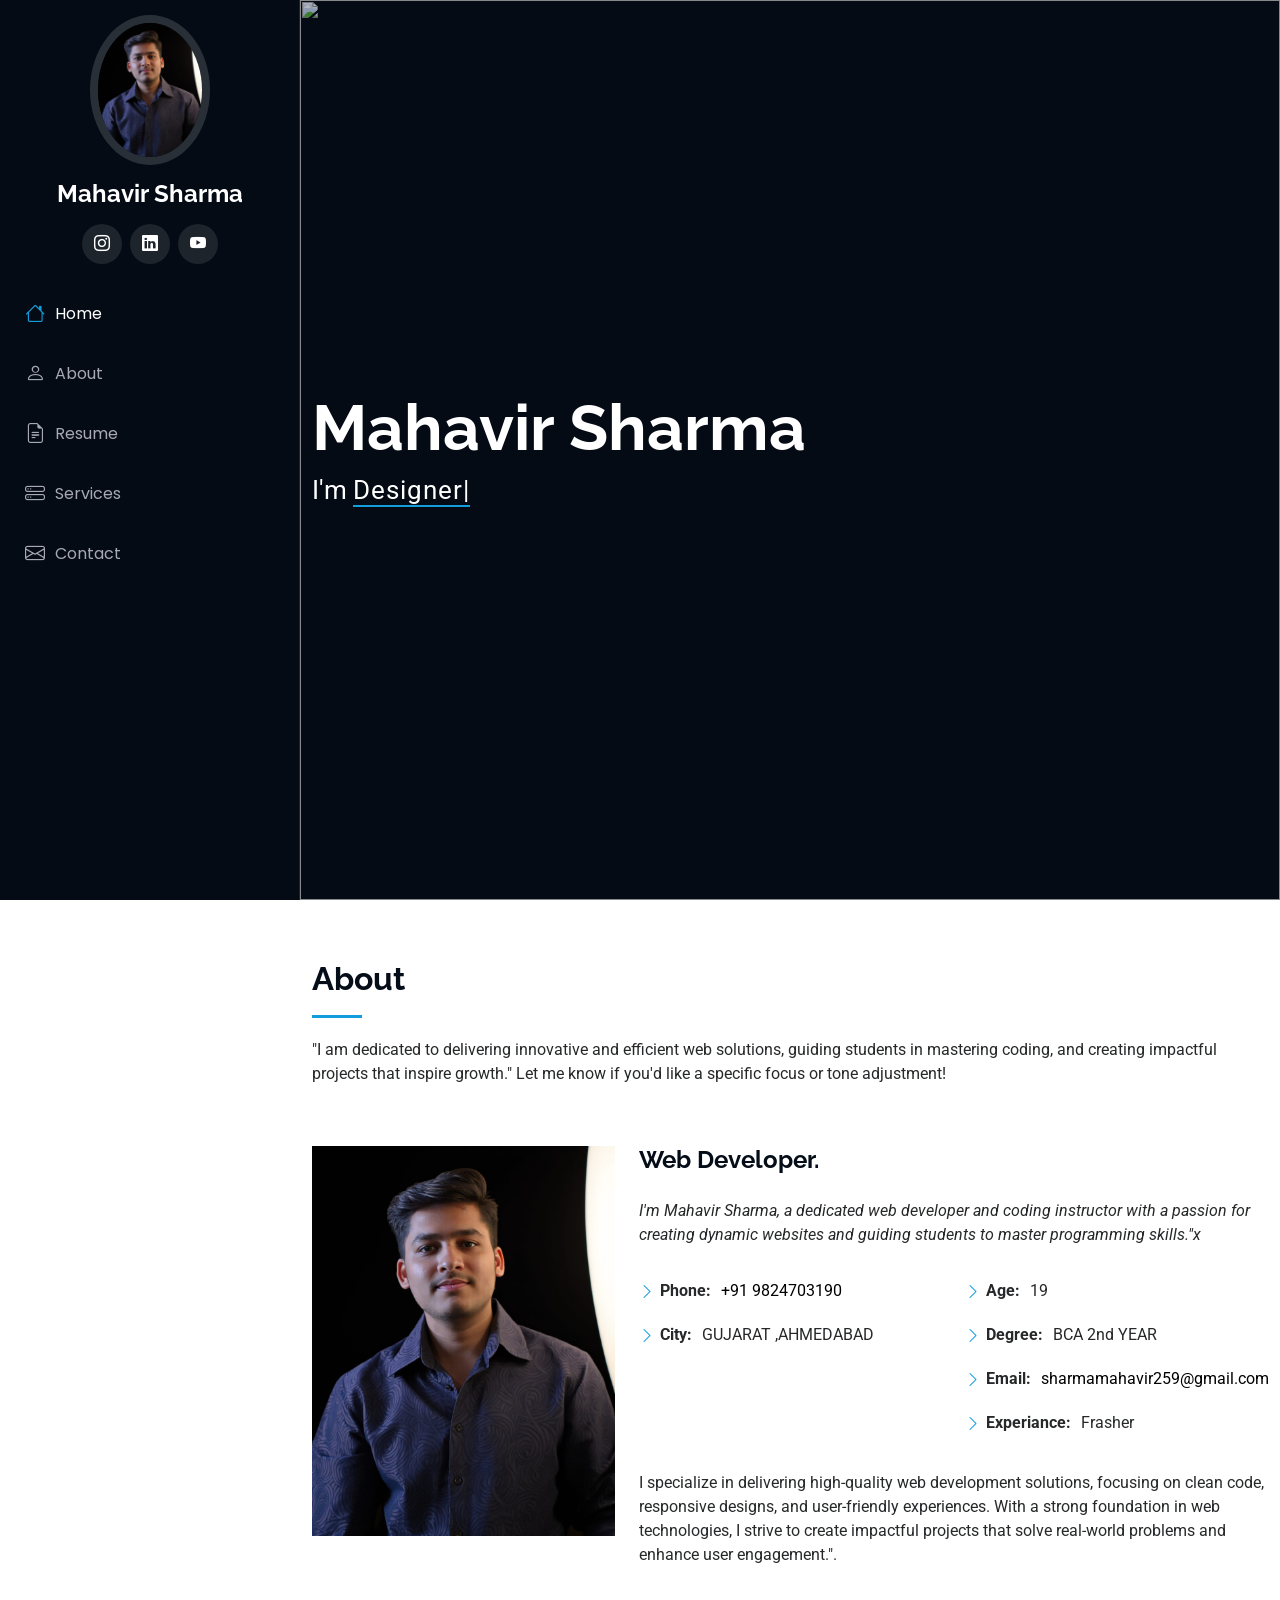
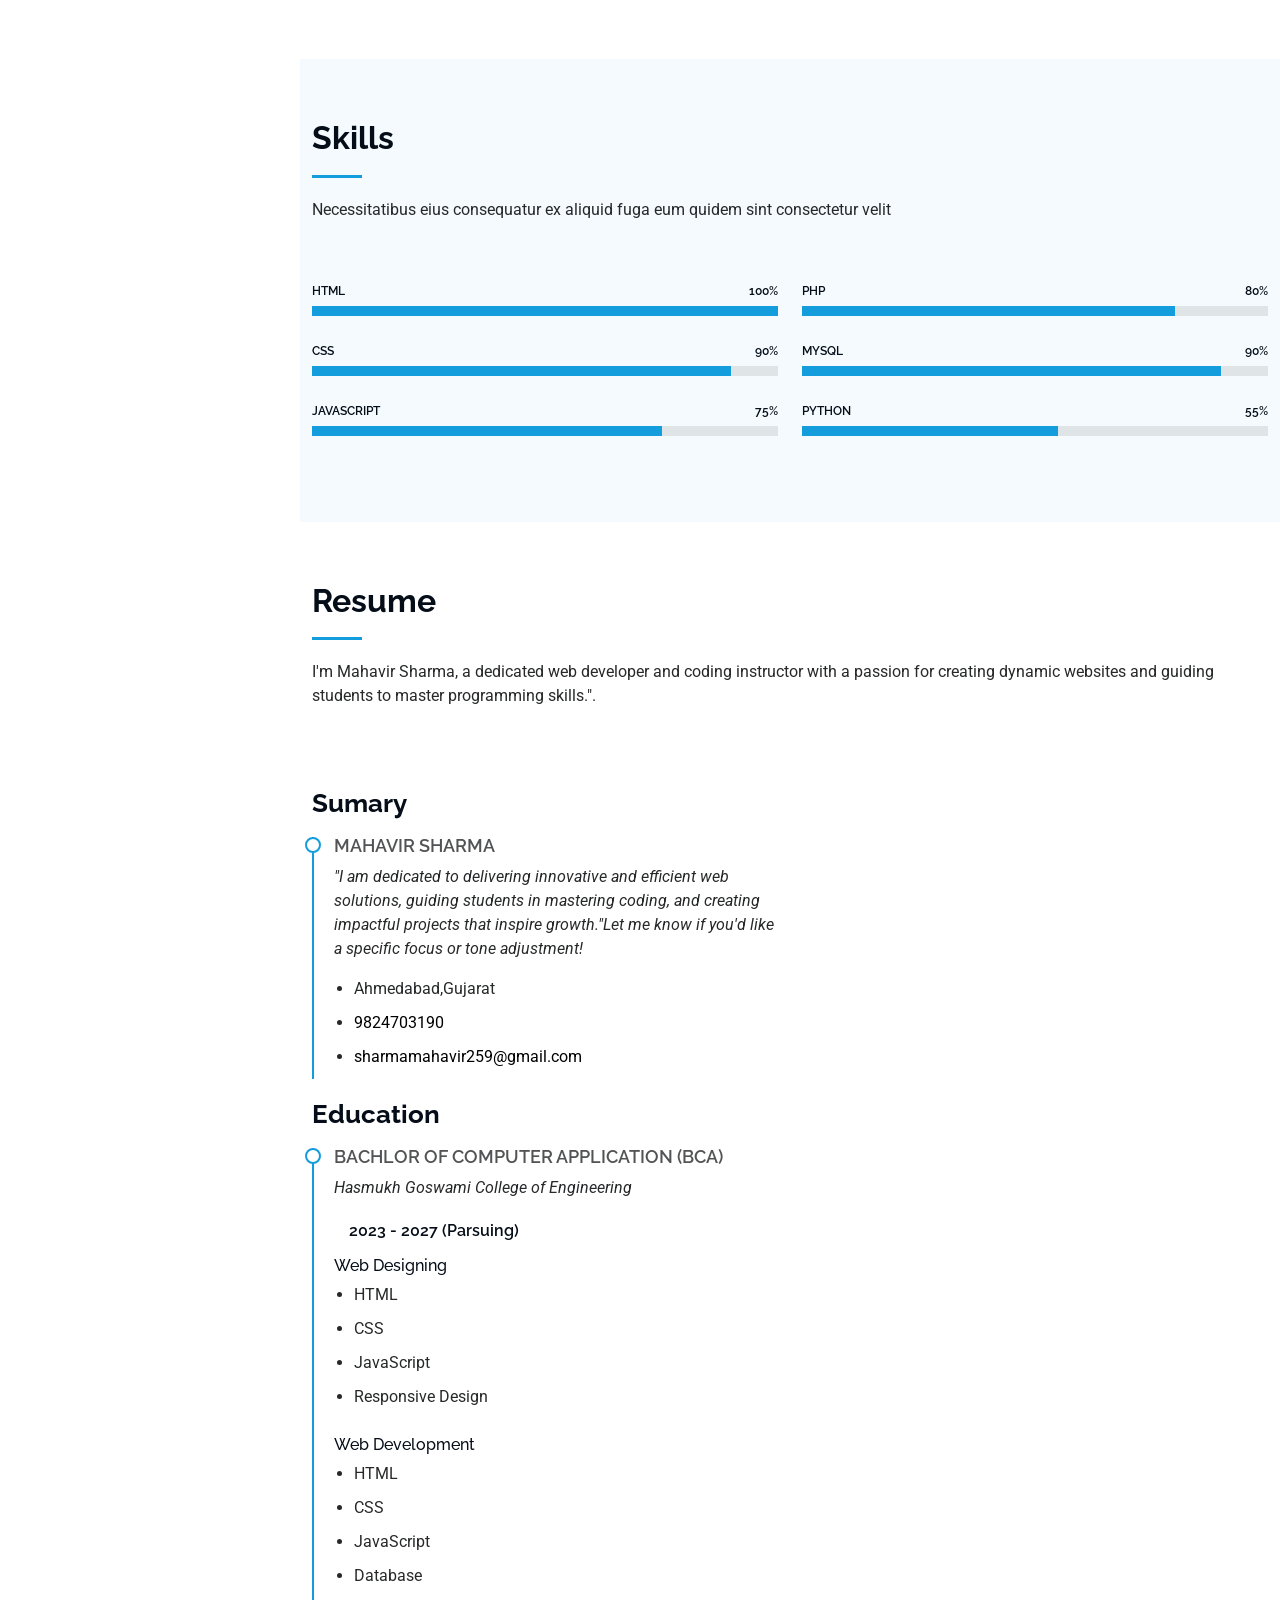
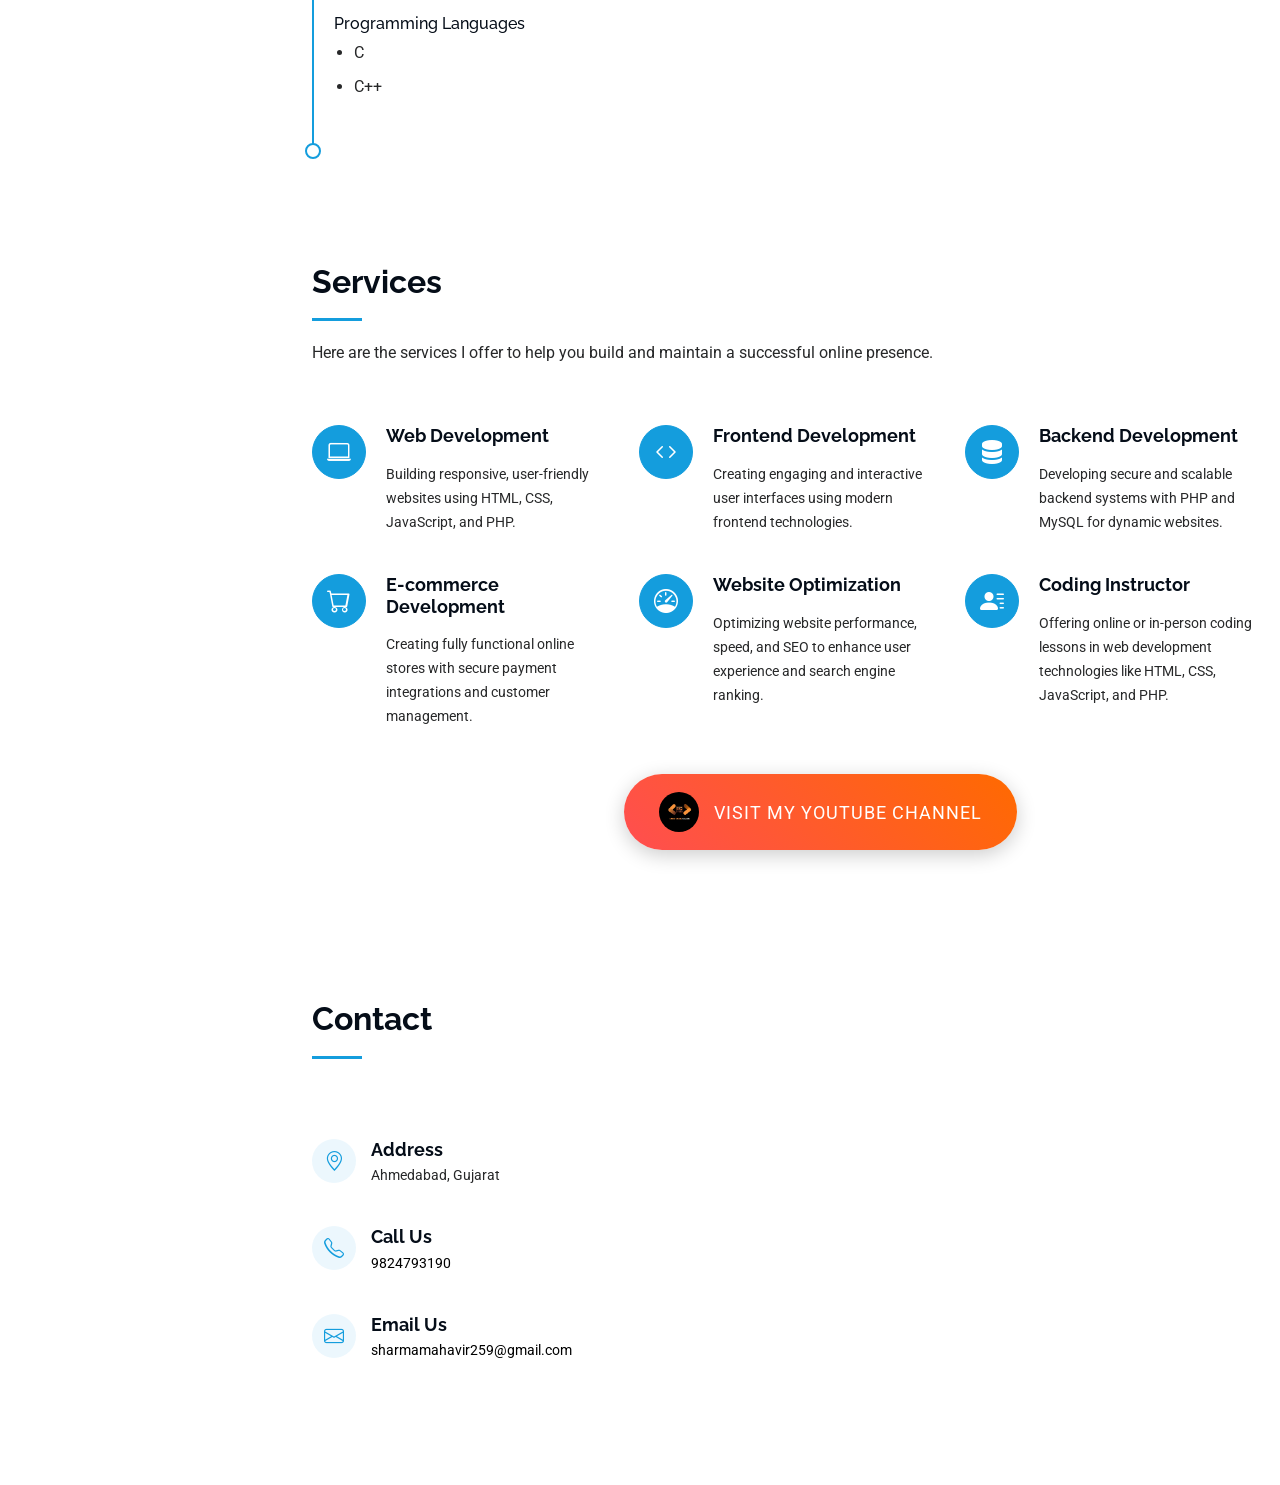
==== commit 097807b4: "Update index.html" ====
--- a/index.html
+++ b/index.html
@@ -4,7 +4,7 @@
   <head>
     <meta charset="utf-8">
     <meta content="width=device-width, initial-scale=1.0" name="viewport">
-    <title>Mahavir Sharma Portfolio/title>
+    <title>Mahavir Sharma Portfolio</title>
     <meta content="" name="description">
     <meta content="" name="keywords">
 
@@ -55,9 +55,7 @@
           <li><a href="#hero" class="active"><i class="bi bi-house navicon"></i>Home</a></li>
           <li><a href="#about"><i class="bi bi-person navicon"></i> About</a></li>
           <li><a href="#resume"><i class="bi bi-file-earmark-text navicon"></i> Resume</a></li>
-          <li><a href="#portfolio"><i class="bi bi-images navicon"></i> Portfolio</a></li>
           <li><a href="#services"><i class="bi bi-hdd-stack navicon"></i> Services</a></li>
-          
           <li><a href="#contact"><i class="bi bi-envelope navicon"></i> Contact</a></li>
         </ul>
       </nav>
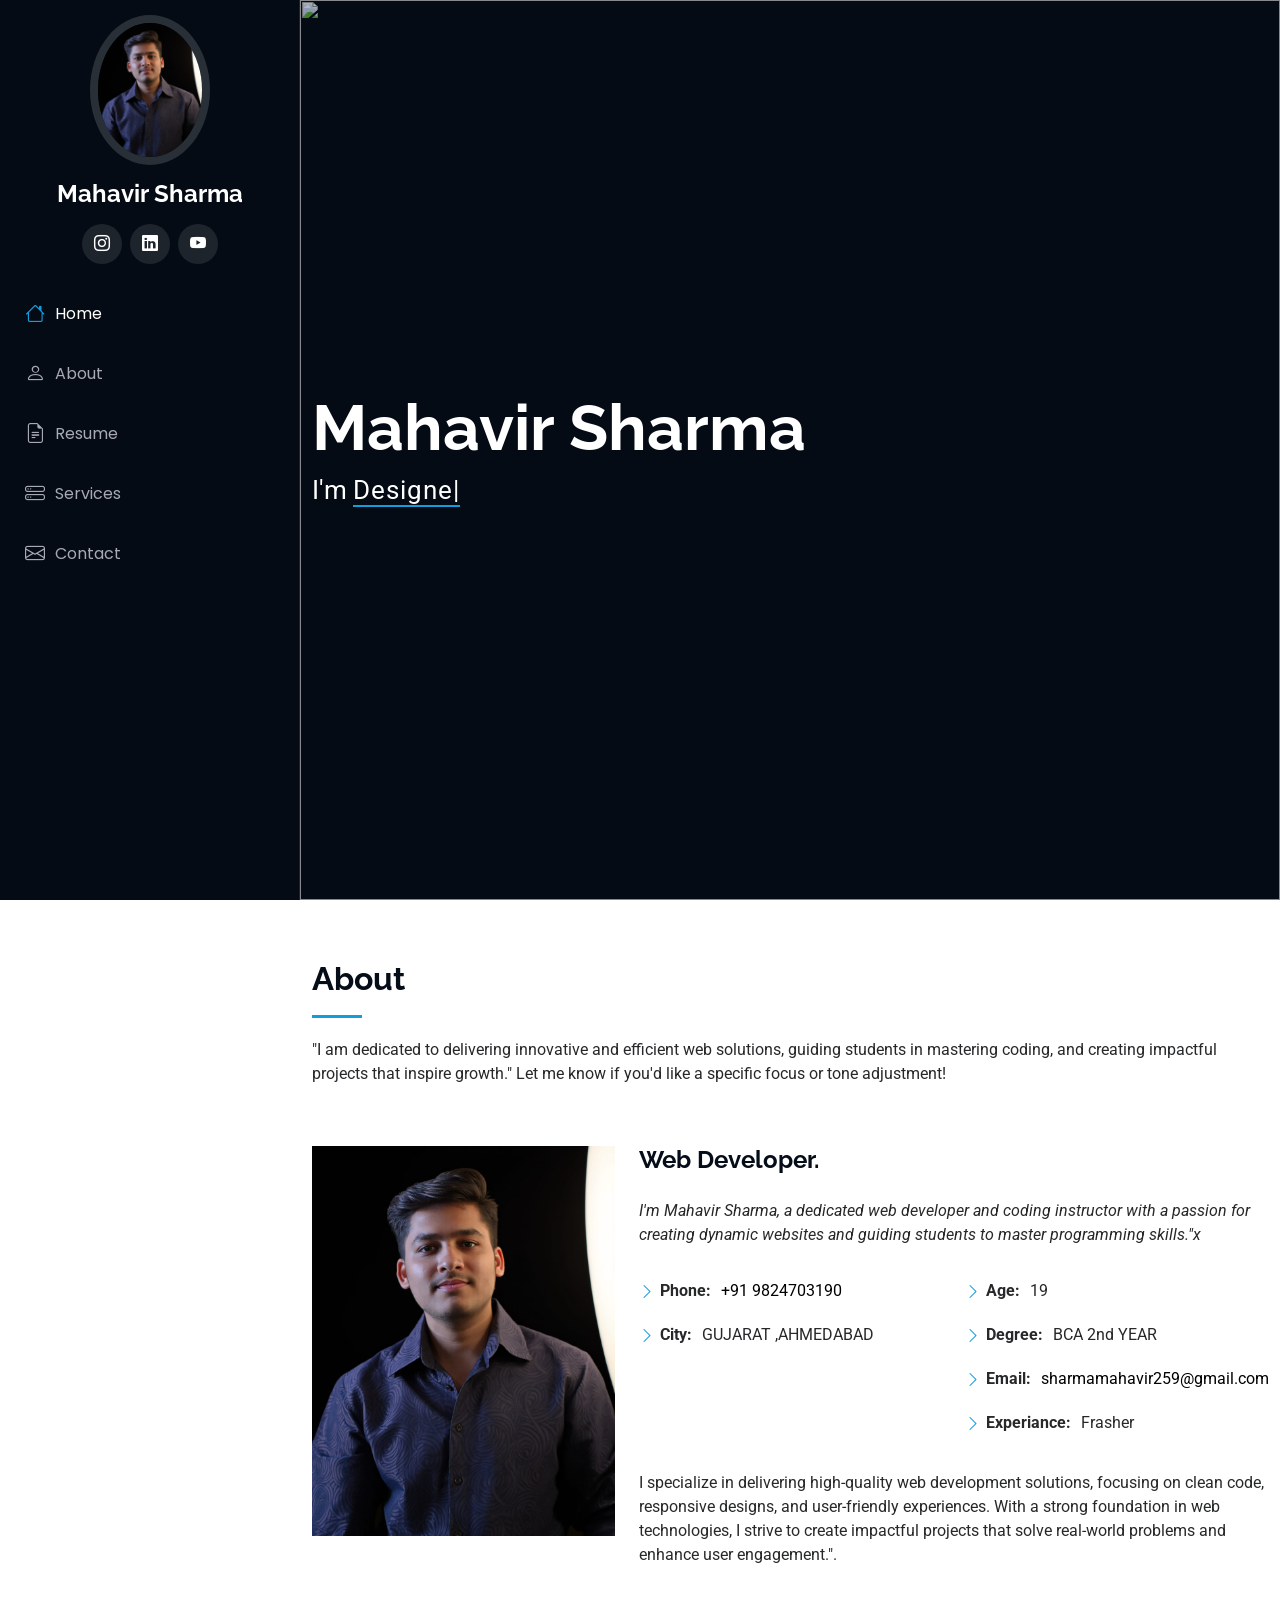
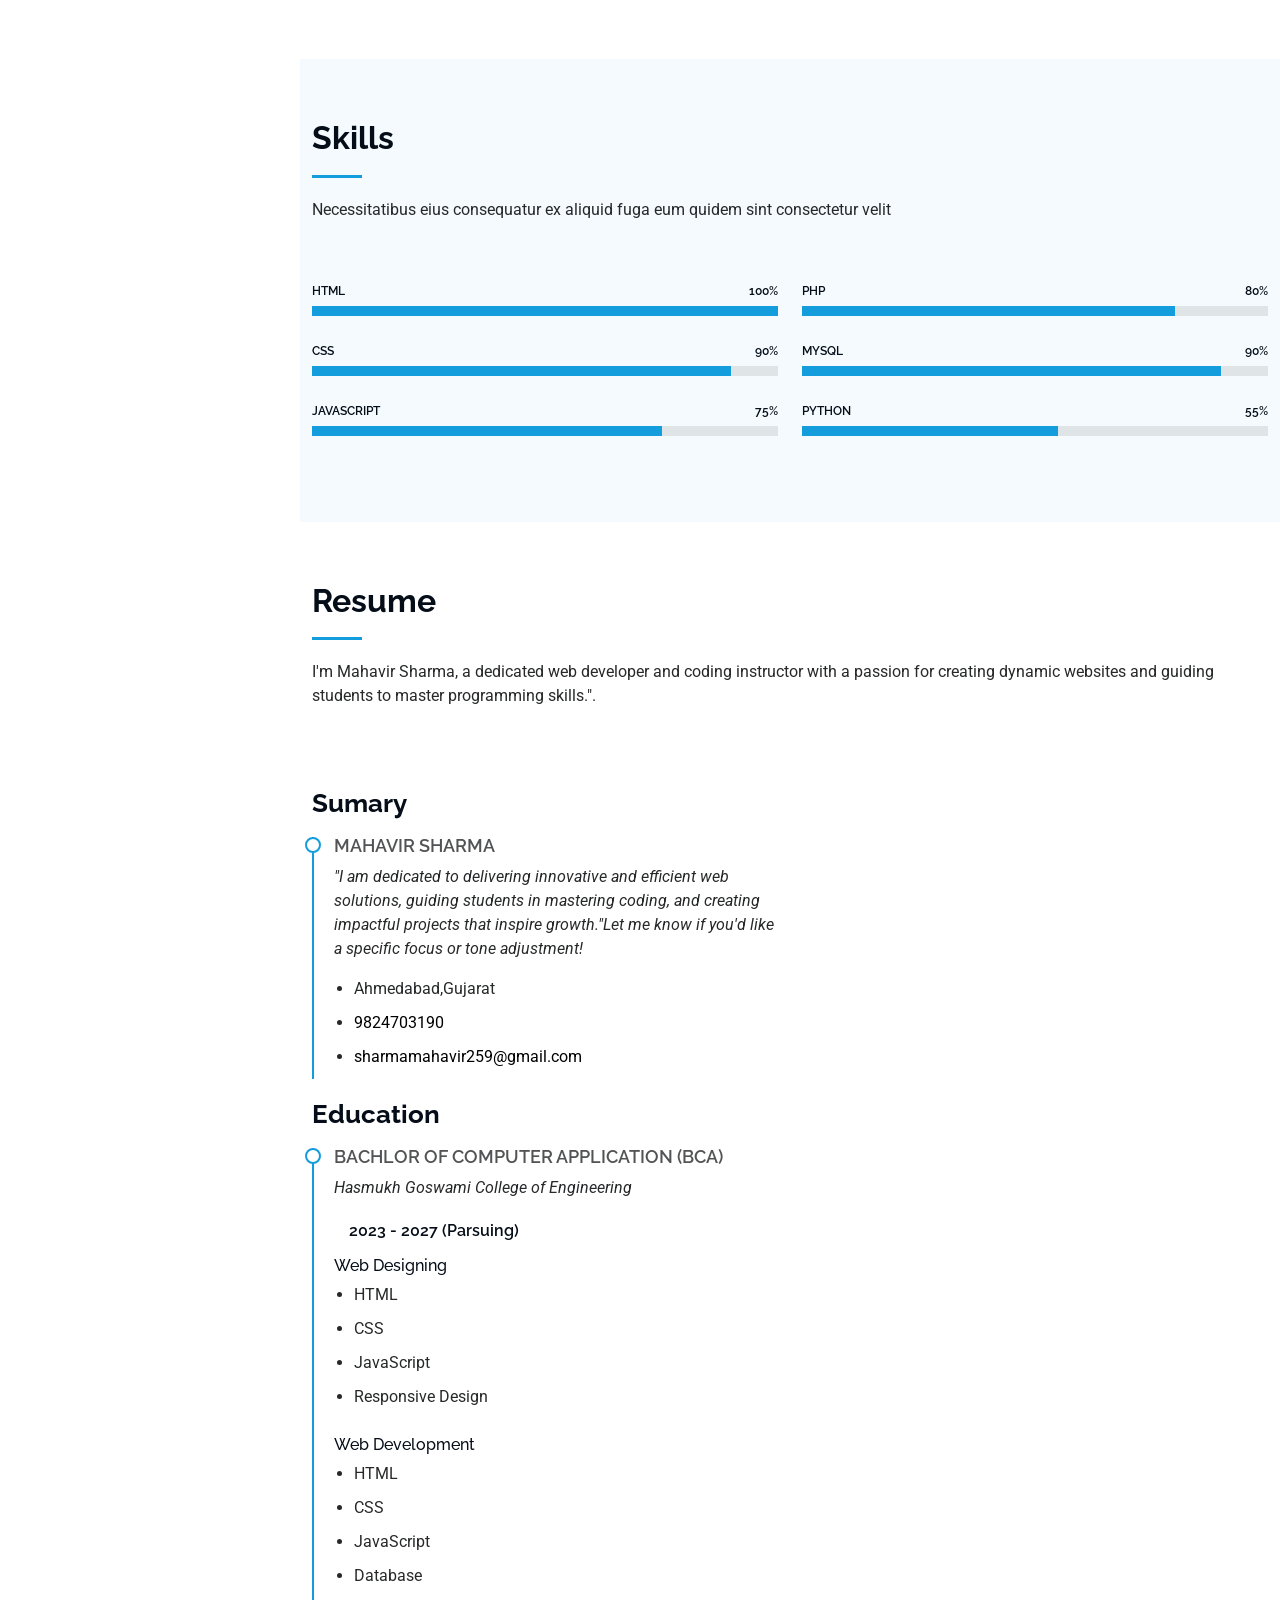
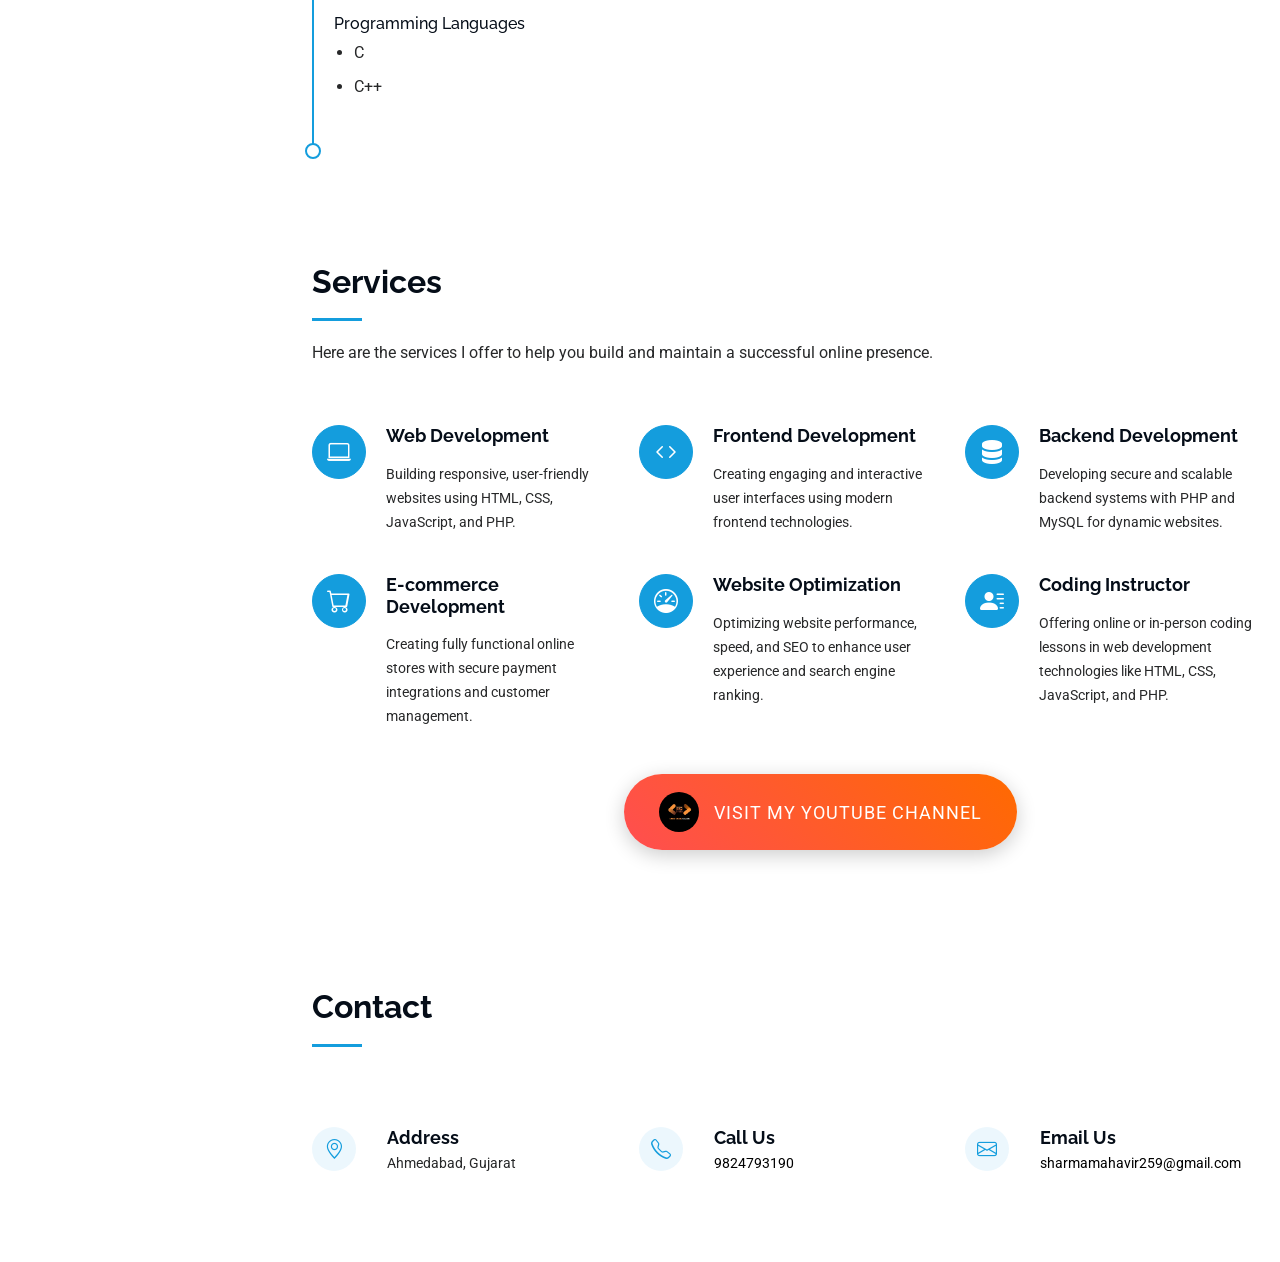
==== commit d4e279a3: "Update index.html" ====
--- a/index.html
+++ b/index.html
@@ -4,18 +4,13 @@
   <head>
     <meta charset="utf-8">
     <meta content="width=device-width, initial-scale=1.0" name="viewport">
-    <title>Mahavir Sharma Portfolio</title>
-    <meta content="" name="description">
-    <meta content="" name="keywords">
-
-    <!-- Favicons -->
-    <link href="assets/img/favicon.png" rel="icon">
-    <link href="assets/img/apple-touch-icon.png" rel="apple-touch-icon">
-
+    <title>Mahavir Sharma portfolio</title>
+  
     <!-- Fonts -->
     <link href="https://fonts.googleapis.com" rel="preconnect">
     <link href="https://fonts.gstatic.com" rel="preconnect" crossorigin>
-    <link href="https://fonts.googleapis.com/css2?family=Roboto:ital,wght@0,100;0,300;0,400;0,500;0,700;0,900;1,100;1,300;1,400;1,500;1,700;1,900&family=Poppins:ital,wght@0,100;0,200;0,300;0,400;0,500;0,600;0,700;0,800;0,900;1,100;1,200;1,300;1,400;1,500;1,600;1,700;1,800;1,900&family=Raleway:ital,wght@0,100;0,200;0,300;0,400;0,500;0,600;0,700;0,800;0,900;1,100;1,200;1,300;1,400;1,500;1,600;1,700;1,800;1,900&display=swap" rel="stylesheet">
+    <link 
+     href="https://fonts.googleapis.com/css2?family=Roboto:ital,wght@0,100;0,300;0,400;0,500;0,700;0,900;1,100;1,300;1,400;1,500;1,700;1,900&family=Poppins:ital,wght@0,100;0,200;0,300;0,400;0,500;0,600;0,700;0,800;0,900;1,100;1,200;1,300;1,400;1,500;1,600;1,700;1,800;1,900&family=Raleway:ital,wght@0,100;0,200;0,300;0,400;0,500;0,600;0,700;0,800;0,900;1,100;1,200;1,300;1,400;1,500;1,600;1,700;1,800;1,900&display=swap" rel="stylesheet">
 
     <!-- Vendor CSS Files -->
     <link href="assets/vendor/bootstrap/css/bootstrap.min.css" rel="stylesheet">
@@ -56,6 +51,7 @@
           <li><a href="#about"><i class="bi bi-person navicon"></i> About</a></li>
           <li><a href="#resume"><i class="bi bi-file-earmark-text navicon"></i> Resume</a></li>
           <li><a href="#services"><i class="bi bi-hdd-stack navicon"></i> Services</a></li>
+          
           <li><a href="#contact"><i class="bi bi-envelope navicon"></i> Contact</a></li>
         </ul>
       </nav>
@@ -377,53 +373,46 @@
 
 
       <!-- Contact Section -->
-      <section id="contact" class="contact section">
-
-        <!-- Section Title -->
+      <section id="contact" class="contact section py-5">
         <div class="container section-title" data-aos="fade-up">
           <h2>Contact</h2>
-        </div><!-- End Section Title -->
-
+        </div>
+      
         <div class="container" data-aos="fade-up" data-aos-delay="100">
-
-          <div class="row gy-4">
-
-            <div class="col-lg-5">
-
-              <div class="info-wrap">
-                <div class="info-item d-flex" data-aos="fade-up" data-aos-delay="200">
-                  <i class="bi bi-geo-alt flex-shrink-0"></i>
-                  <div>
-                    <h3>Address</h3>
-                    <p>Ahmedabad, Gujarat</p>
-                  </div>
-                </div><!-- End Info Item -->
-
-                <div class="info-item d-flex" data-aos="fade-up" data-aos-delay="300">
-                  <i class="bi bi-telephone flex-shrink-0"></i>
-                  <div>
-                    <h3>Call Us</h3>
-                    <p><a href="tel:+919824703190" style="color: black;">9824793190</a></p>
-                  </div>
-                </div><!-- End Info Item -->
-
-                <div class="info-item d-flex" data-aos="fade-up" data-aos-delay="400">
-                  <i class="bi bi-envelope flex-shrink-0"></i>
-                  <div>
-                    <h3>Email Us</h3>
-                    <p><a href="mailto:sharmamahavir259@gmail.com" style="color: black;">sharmamahavir259@gmail.com</p>
-                  </div>
-                </div><!-- End Info Item -->
-
-               
+          <div class="row align-items-center gy-4">
+      
+            <!-- Info Section -->
+            <div class="col-md-4">
+              <div class="info-item d-flex" data-aos="fade-up" data-aos-delay="200">
+                <i class="bi bi-geo-alt flex-shrink-0"></i>
+                <div class="ms-3">
+                  <h3>Address</h3>
+                  <p>Ahmedabad, Gujarat</p>
+                </div>
               </div>
             </div>
-
-            <div class="col-lg-7">
-              
-        </div>
-
-      </section><!-- /Contact Section -->
+      
+            <div class="col-md-4">
+              <div class="info-item d-flex" data-aos="fade-up" data-aos-delay="300">
+                <i class="bi bi-telephone flex-shrink-0"></i>
+                <div class="ms-3">
+                  <h3>Call Us</h3>
+                  <p><a href="tel:+919824703190" style="color: black;">9824793190</a></p>
+                </div>
+              </div>
+            </div>
+      
+            <div class="col-md-4">
+              <div class="info-item d-flex" data-aos="fade-up" data-aos-delay="400">
+                <i class="bi bi-envelope flex-shrink-0"></i>
+                <div class="ms-3">
+                  <h3>Email Us</h3>
+                  <p><a href="mailto:sharmamahavir259@gmail.com" style="color: black;">sharmamahavir259@gmail.com</a></p>
+                </div>
+              </div>
+            </div>
+      
+         
 
     </main>
 
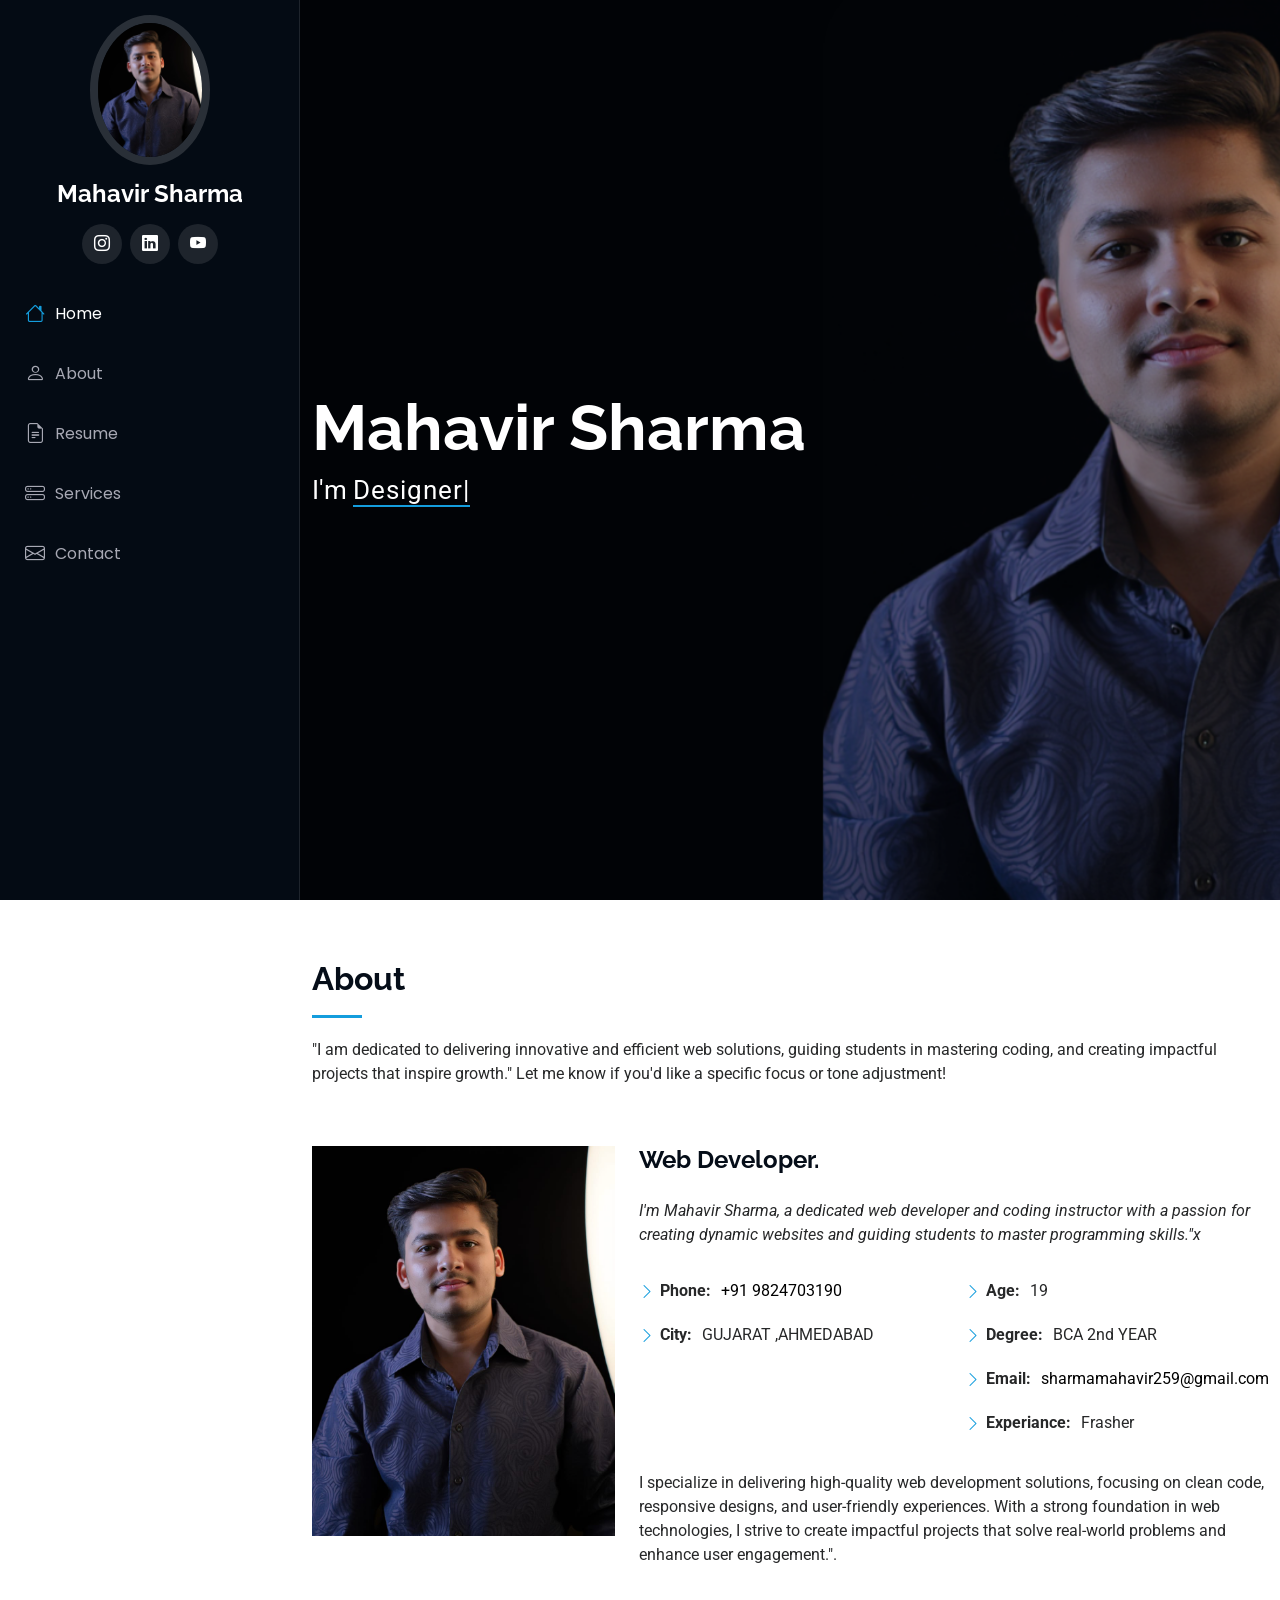
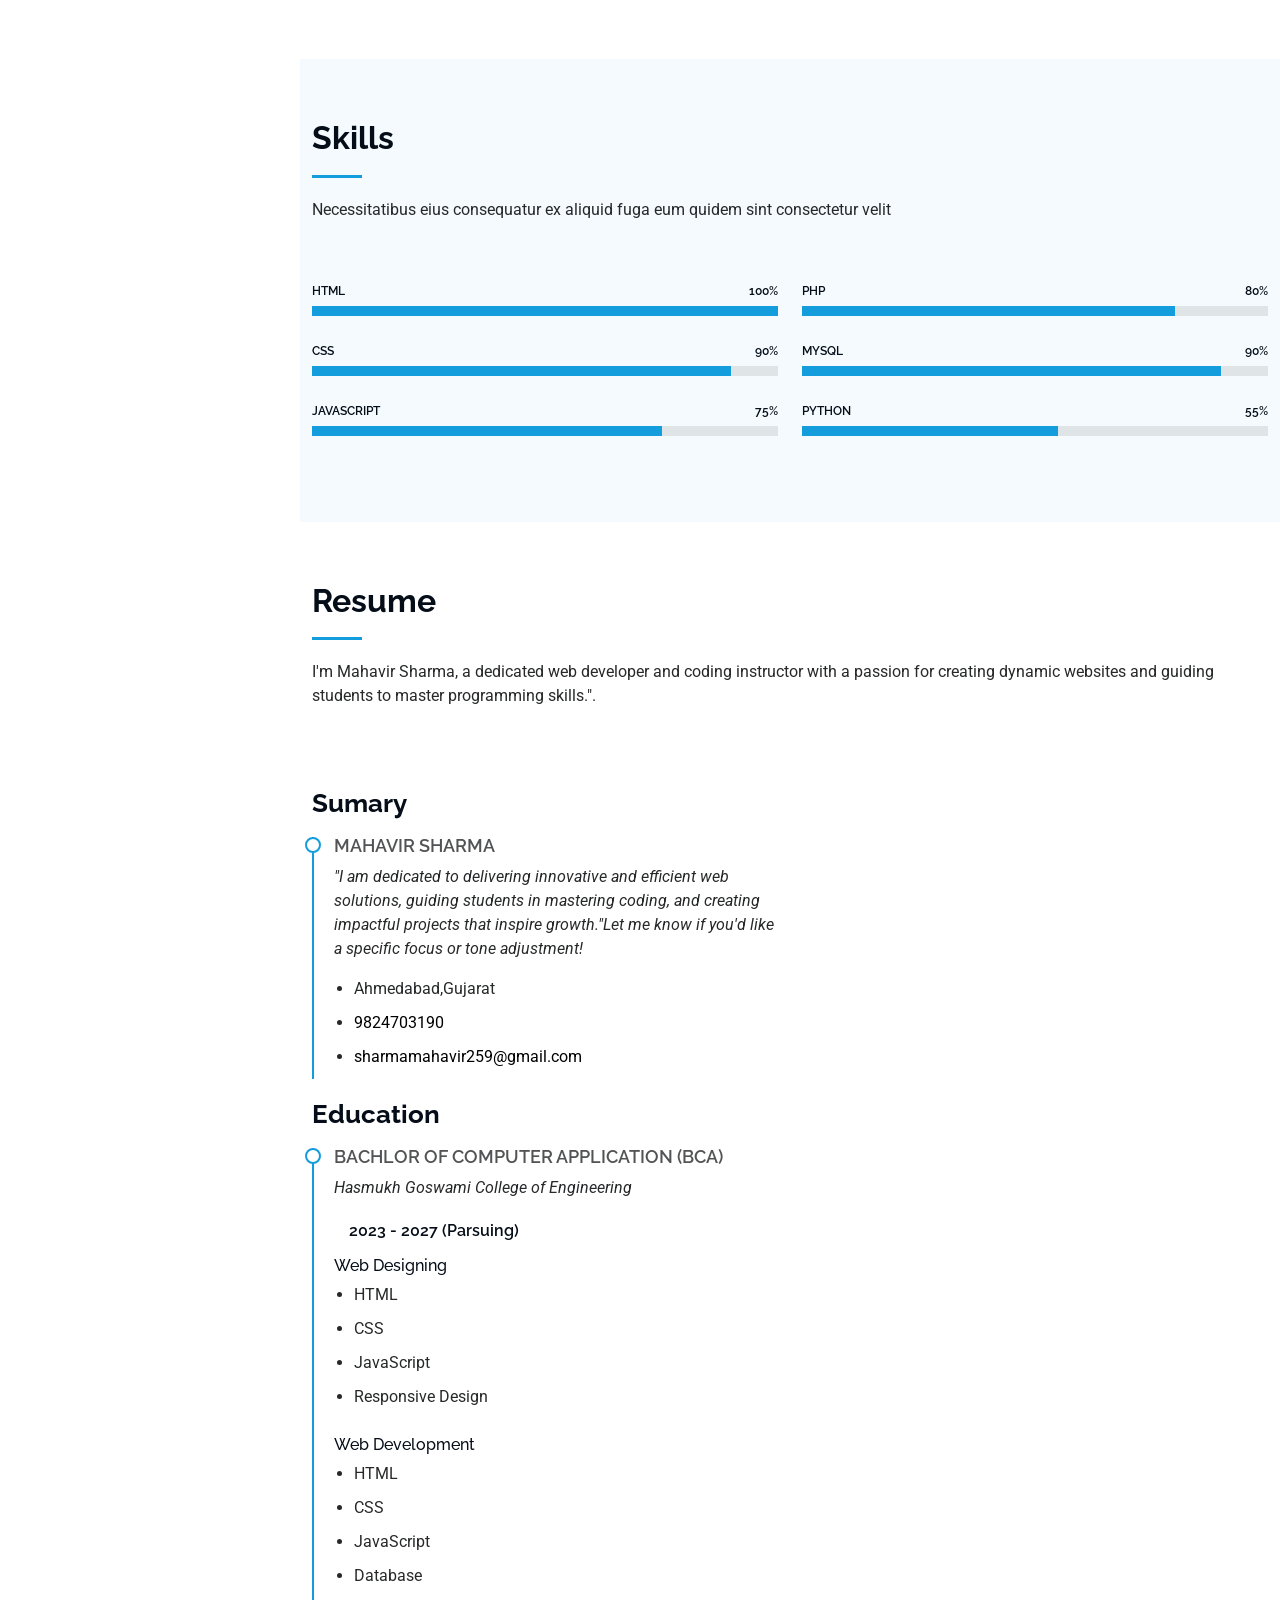
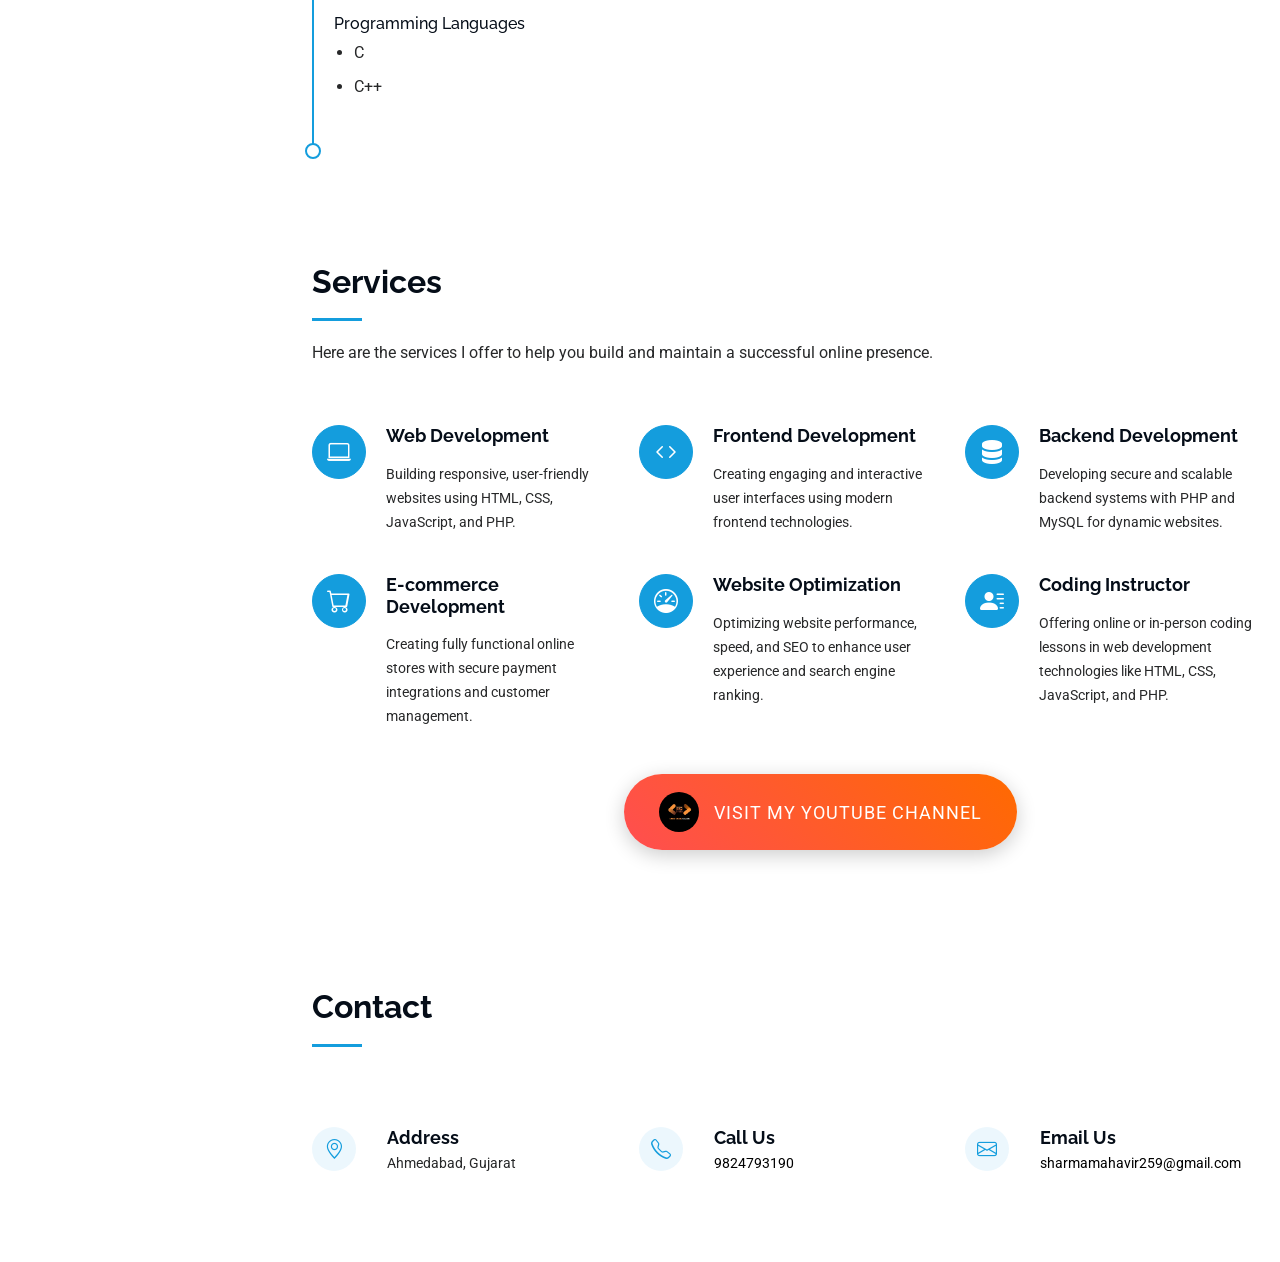
==== commit 53569641: "Update index.html" ====
--- a/index.html
+++ b/index.html
@@ -63,7 +63,7 @@
       <!-- Hero Section -->
       <section id="hero" class="hero section dark-background">
 
-        <img src="assets/img/home.png" alt="" data-aos="fade-in" class="">
+        <img src="assets/img/Home.png" alt="" data-aos="fade-in" class="">
 
         <div class="container" data-aos="fade-up" data-aos-delay="100">
           <h2>Mahavir Sharma</h2>
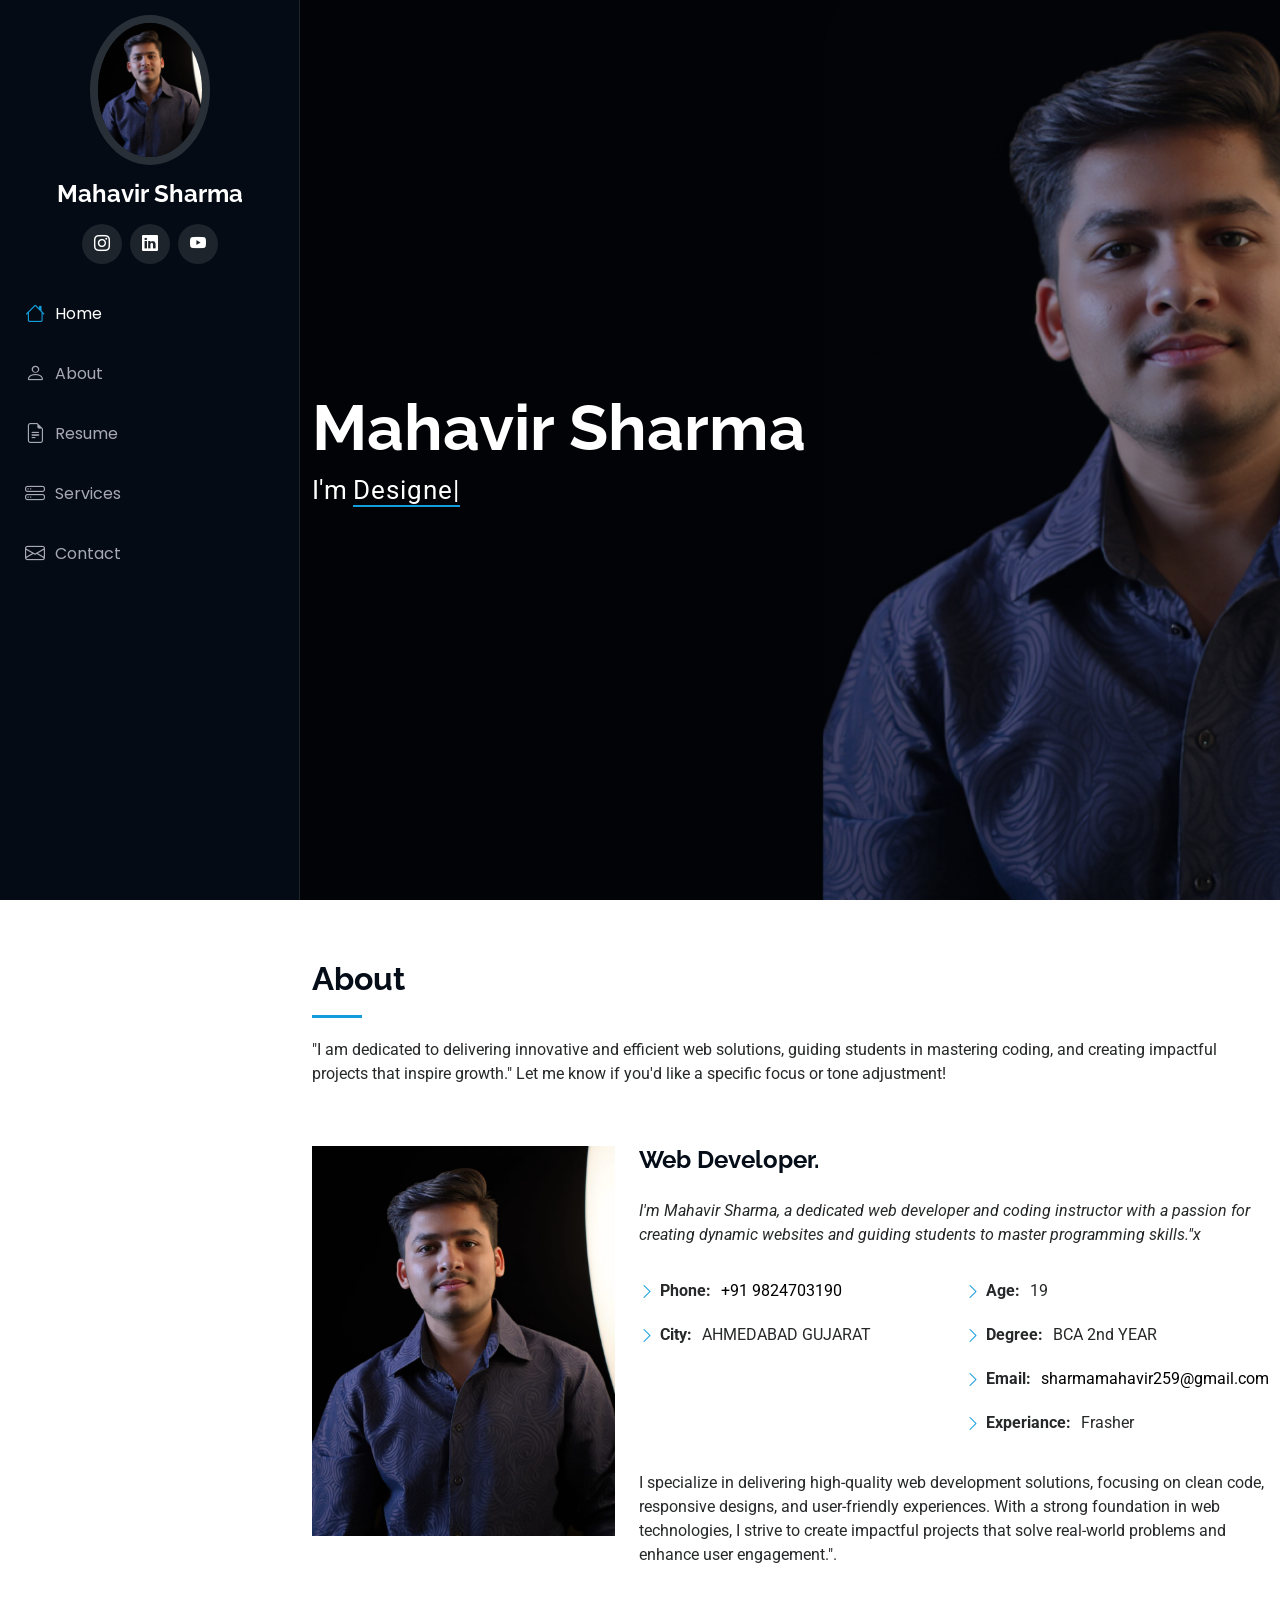
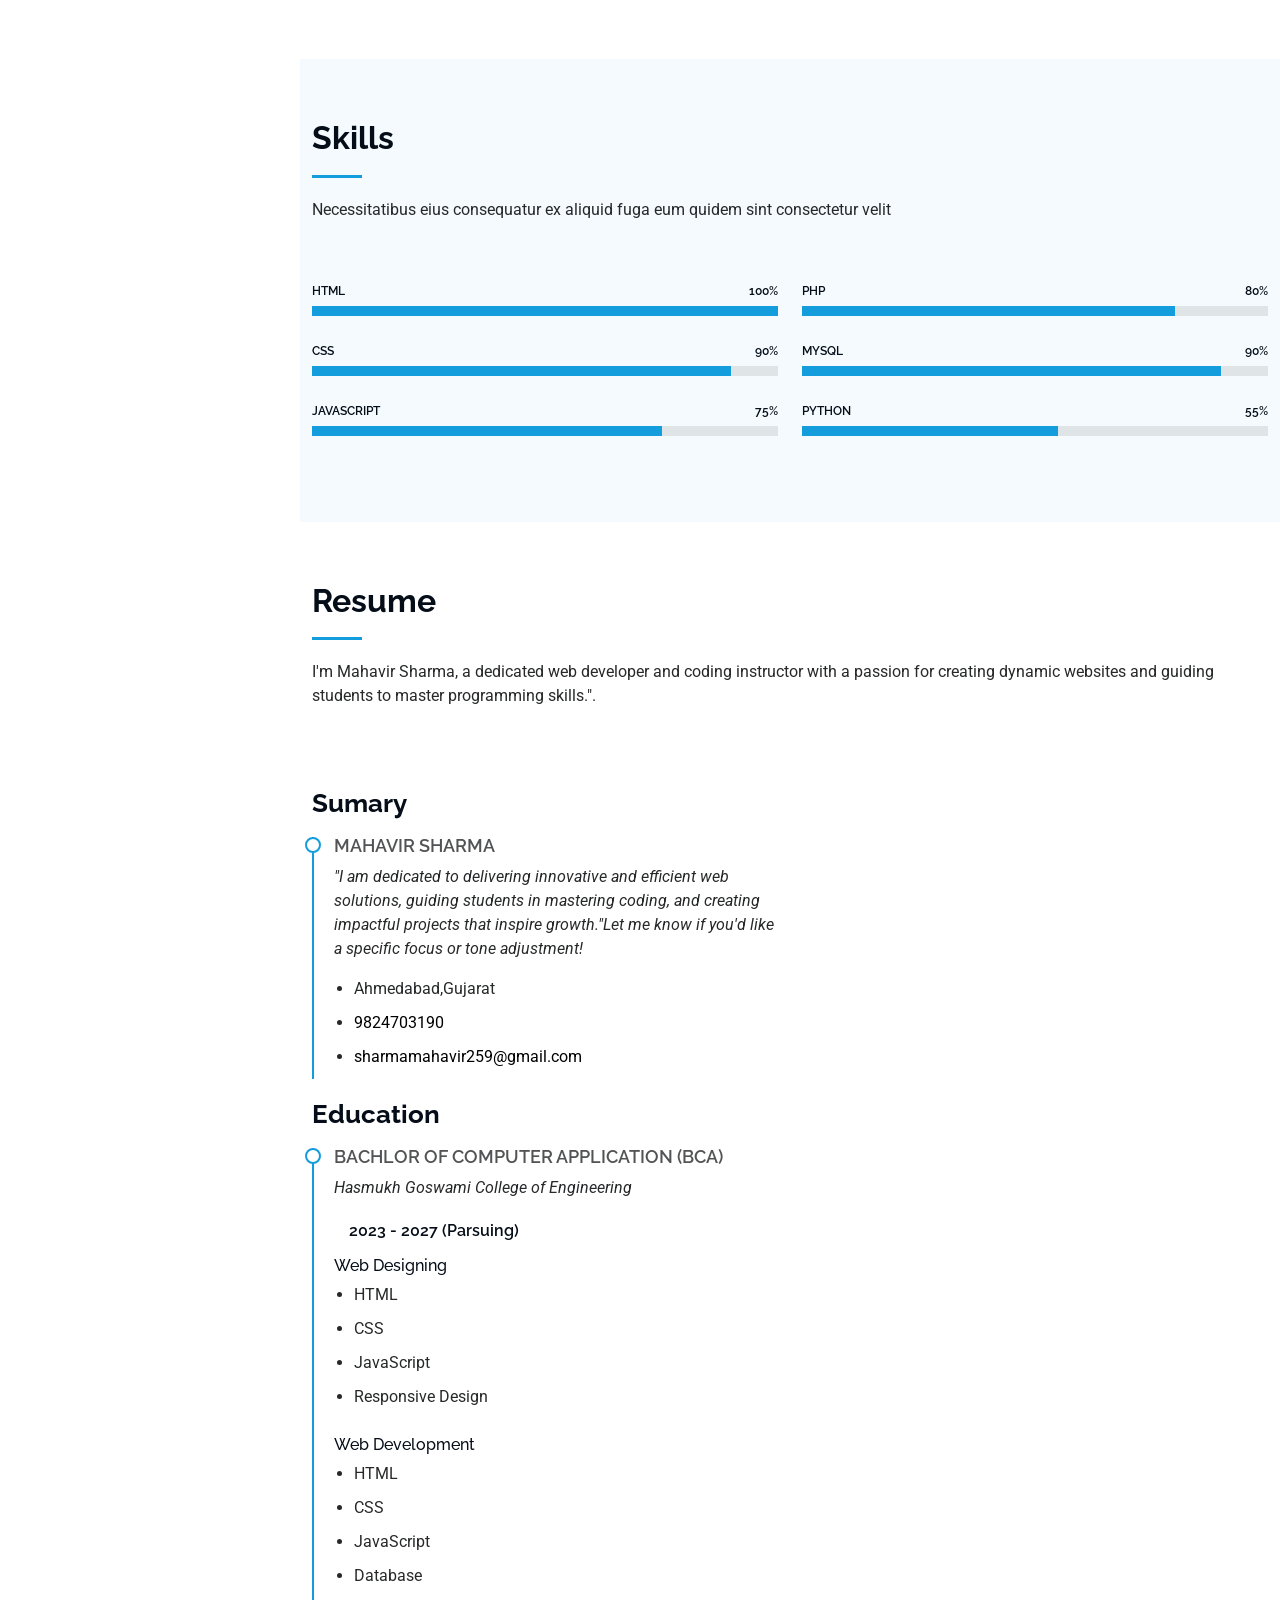
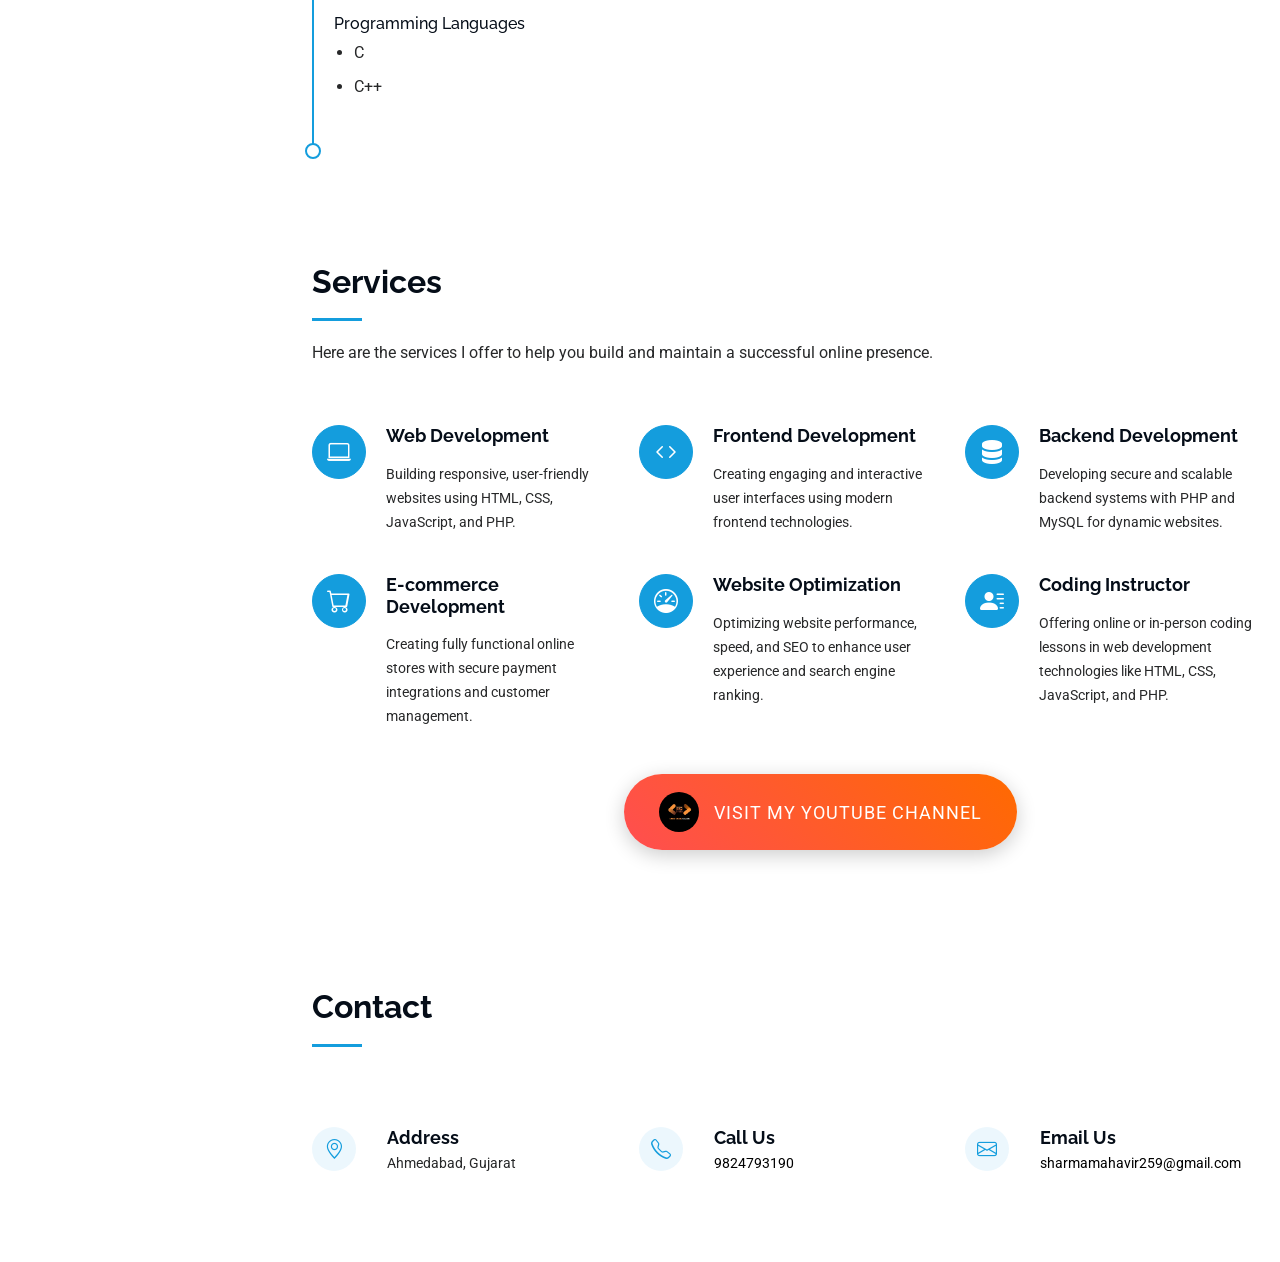
==== commit 32487b1d: "index.html" ====
--- a/index.html
+++ b/index.html
@@ -105,7 +105,7 @@
                     
                     <li><i class="bi bi-chevron-right"></i> <strong>Phone:</strong> <a href="tell:+919824703190" style="color: black;">
                     +91 9824703190</a></li>
-                    <li><i class="bi bi-chevron-right"></i> <strong>City:</strong> <span>GUJARAT ,AHMEDABAD</span></li>
+                    <li><i class="bi bi-chevron-right"></i> <strong>City:</strong> <span>AHMEDABAD GUJARAT</span></li>
                   </ul>
                 </div>
                 <div class="col-lg-6">
